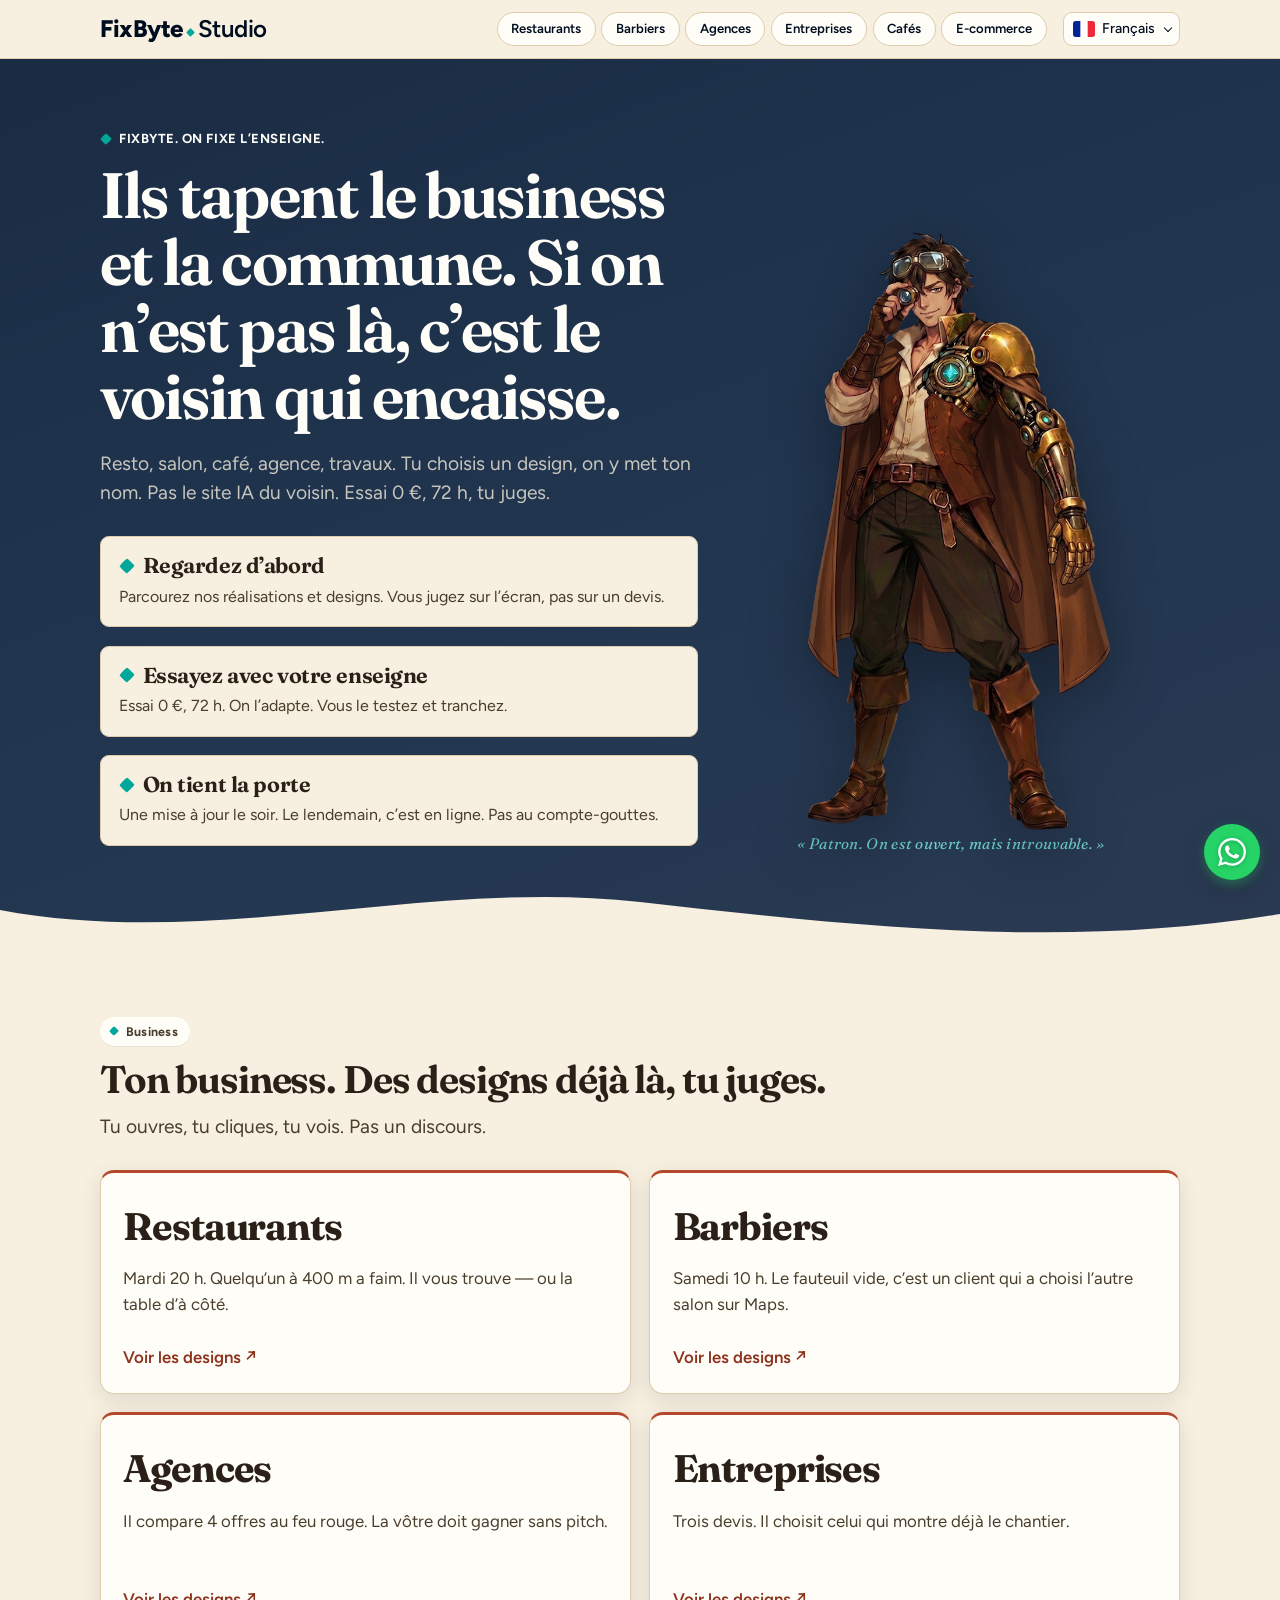
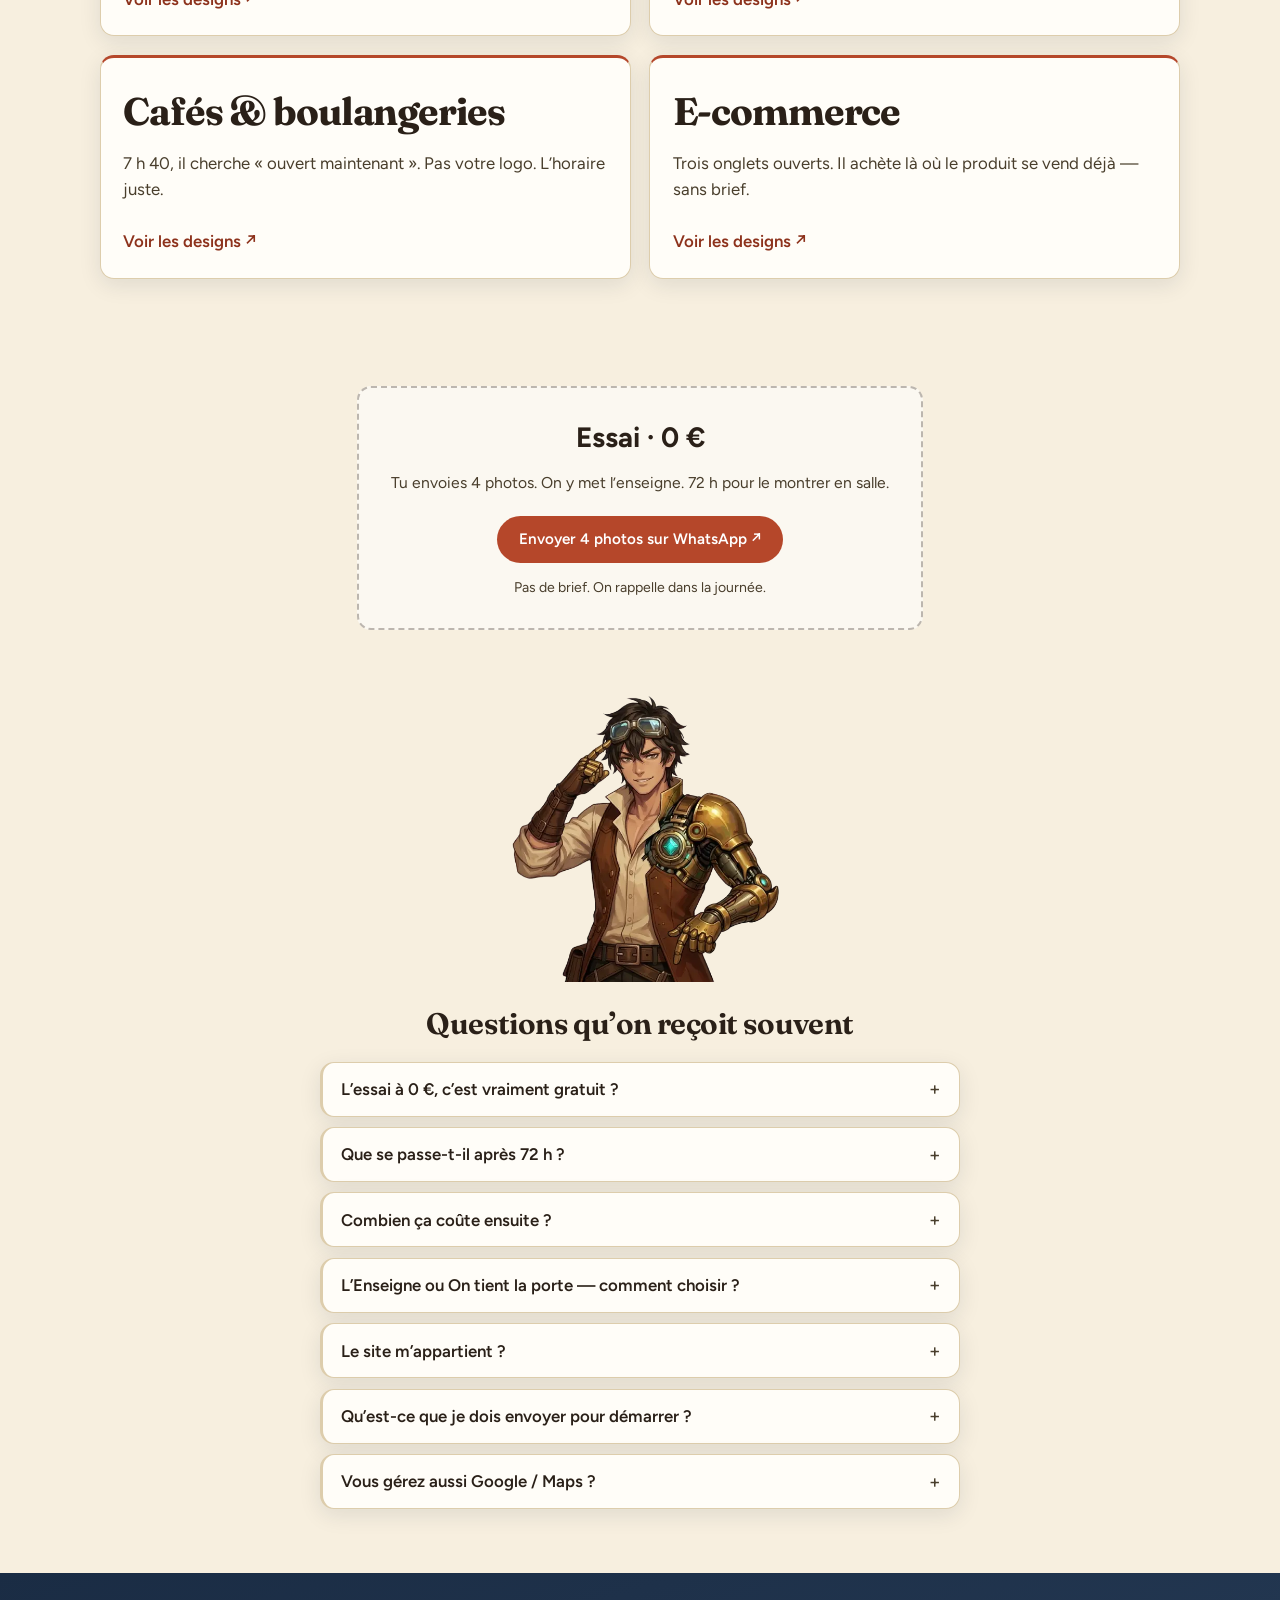
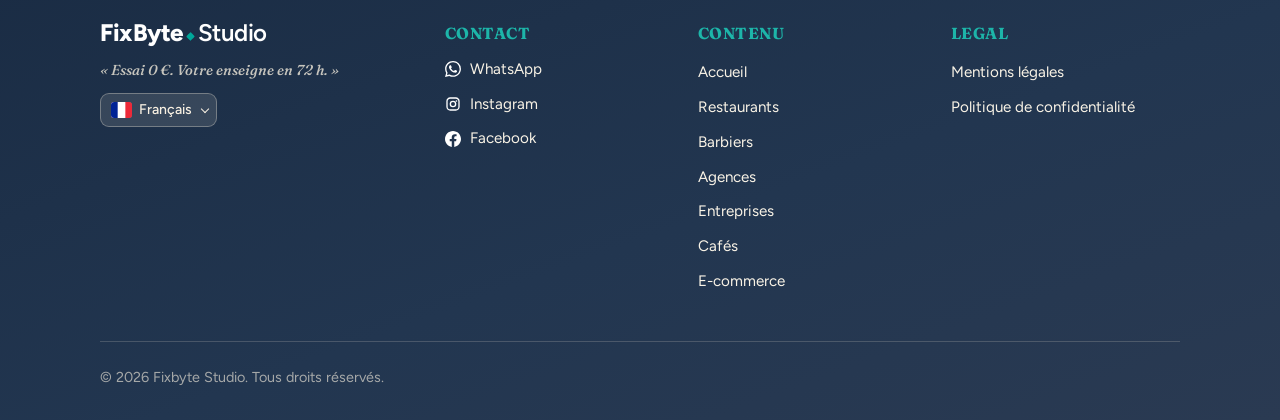
==== index.html @ 89cd17b6 "Refine home hero and mobile chrome for a sharper local-business pitch. Stacks the mascot with quote " ====
<!DOCTYPE html>
<html lang="fr">
  <head>
    <meta charset="utf-8" />
    <meta name="viewport" content="width=device-width, initial-scale=1" />
    <title>Fixbyte — Designs</title>
    <meta
      name="description"
      content="Sites pour restaurants, barbiers, agences, entreprises, cafés, boulangeries et e-commerce. Essai 0 € : votre nom sur le design. Parcourez les designs Fixbyte."
    />
    <link rel="canonical" href="https://studio.fixbyte.be/" />
    <link rel="icon" href="assets/favicon.svg" type="image/svg+xml" />
    <meta property="og:type" content="website" />
    <meta property="og:locale" content="fr_FR" />
    <meta property="og:site_name" content="Fixbyte" />
    <meta property="og:title" content="Fixbyte — Designs" />
    <meta
      property="og:description"
      content="Sites pour restaurants, barbiers, agences, entreprises, cafés, boulangeries et e-commerce. Essai 0 € : votre nom sur le design. Parcourez les designs Fixbyte."
    />
    <meta property="og:url" content="https://studio.fixbyte.be/" />
    <meta
      property="og:image"
      content="https://studio.fixbyte.be/assets/logo-light.svg"
    />
    <meta name="twitter:card" content="summary" />
    <meta name="twitter:title" content="Fixbyte — Designs" />
    <meta
      name="twitter:description"
      content="Sites pour restaurants, barbiers, agences, entreprises, cafés, boulangeries et e-commerce. Essai 0 € : votre nom sur le design. Parcourez les designs Fixbyte."
    />
    <link rel="preconnect" href="https://fonts.googleapis.com" />
    <link rel="preconnect" href="https://fonts.gstatic.com" crossorigin />
    <link
      href="https://fonts.googleapis.com/css2?family=Figtree:ital,wght@0,400;0,500;0,600;0,700&family=Fraunces:opsz,wght@9..144,500;9..144,650&display=swap"
      rel="stylesheet"
    />
    <link rel="stylesheet" href="css/style.css" />
  </head>
  <body data-header-sep="10" data-copyright="Fixbyte Studio">
    <div id="site-header" data-partial="header"></div>

    <main>
      <section class="hero hero--home">
        <div class="wrap">
          <div class="hero-grid">
            <figure class="hero-mascot">
              <img
                src="assets/bytie.png"
                alt="Bytie, mascotte Fixbyte"
                width="553"
                height="948"
                loading="eager"
                decoding="async"
              />
              <blockquote class="hero-mascot__quote">Patron. On est ouvert, mais introuvable.</blockquote>
            </figure>

            <div class="hero-copy">
              <p class="hero-badge">
                <img
                  src="assets/brand.svg"
                  alt=""
                  class="hero-badge__icon"
                  width="10"
                  height="10"
                  aria-hidden="true"
                />
                <span>Fixbyte. On fixe l’enseigne.</span>
              </p>
              <h1>
                Ils tapent le business et la commune. Si on n’est pas là,
                c’est le voisin qui encaisse.
              </h1>
              <p class="lead">
                Resto, salon, café, agence, travaux. Tu choisis un design,
                on y met ton nom. Pas le site IA du voisin. Essai 0&nbsp;€,
                72&nbsp;h, tu juges.
              </p>

              <div class="hero-pitch" aria-label="Pourquoi Fixbyte">
                <article class="hero-pitch__item">
                  <h2 class="hero-pitch__title">
                    <img
                      src="assets/brand.svg"
                      alt=""
                      class="hero-pitch__icon"
                      width="16"
                      height="16"
                      aria-hidden="true"
                    />
                    <span>Regardez d’abord</span>
                  </h2>
                  <p>
                    Parcourez nos réalisations et designs.
                    Vous jugez sur l’écran, pas sur un devis.
                  </p>
                </article>
                <article class="hero-pitch__item">
                  <h2 class="hero-pitch__title">
                    <img
                      src="assets/brand.svg"
                      alt=""
                      class="hero-pitch__icon"
                      width="16"
                      height="16"
                      aria-hidden="true"
                    />
                    <span>Essayez avec votre enseigne</span>
                  </h2>
                  <p>
                    Essai 0&nbsp;€, 72&nbsp;h. On l’adapte.
                    Vous le testez et tranchez.
                  </p>
                </article>
                <article class="hero-pitch__item">
                  <h2 class="hero-pitch__title">
                    <img
                      src="assets/brand.svg"
                      alt=""
                      class="hero-pitch__icon"
                      width="16"
                      height="16"
                      aria-hidden="true"
                    />
                    <span>On tient la porte</span>
                  </h2>
                  <p>
                    Une mise à jour le soir. Le lendemain, c’est en ligne. Pas au compte-gouttes.

                  </p>
                </article>
              </div>
            </div>
          </div>
        </div>
        <div class="wave" aria-hidden="true">
          <svg viewBox="0 0 1440 90" preserveAspectRatio="none" focusable="false">
            <path
              d="M0,40 C240,90 480,0 720,30 C960,60 1200,90 1440,45 L1440,90 L0,90 Z"
            ></path>
          </svg>
        </div>
      </section>

      <section class="hub" aria-labelledby="hub-title">
        <div class="wrap">
          <p class="hero-badge">
            <img
              src="assets/brand.svg"
              alt=""
              class="hero-badge__icon"
              width="10"
              height="10"
              aria-hidden="true"
            />
            <span>Business</span>
          </p>
          <h2 id="hub-title">Ton business. Des designs déjà là, tu juges.</h2>
          <p class="lead">
            Tu ouvres, tu cliques, tu vois. Pas un discours.
          </p>
          <div class="hub-grid">
            <a class="hub-card" href="restaurant.html">
              <h3>Restaurants</h3>
              <p>
                Mardi 20&nbsp;h. Quelqu’un à 400&nbsp;m a faim. Il vous trouve —
                ou la table d’à côté.
              </p>
              <span class="hub-card__cta">Voir les designs ↗</span>
            </a>
            <a class="hub-card" href="barbiers.html">
              <h3>Barbiers</h3>
              <p>
                Samedi 10&nbsp;h. Le fauteuil vide, c’est un client qui a choisi
                l’autre salon sur Maps.
              </p>
              <span class="hub-card__cta">Voir les designs ↗</span>
            </a>
            <a class="hub-card" href="agences.html">
              <h3>Agences</h3>
              <p>
                Il compare 4 offres au feu rouge. La vôtre doit gagner sans
                pitch.
              </p>
              <span class="hub-card__cta">Voir les designs ↗</span>
            </a>
            <a class="hub-card" href="entreprises.html">
              <h3>Entreprises</h3>
              <p>
                Trois devis. Il choisit celui qui montre déjà le chantier.
              </p>
              <span class="hub-card__cta">Voir les designs ↗</span>
            </a>
            <a class="hub-card" href="cafes.html">
              <h3>Cafés &amp; boulangeries</h3>
              <p>
                7&nbsp;h&nbsp;40, il cherche «&nbsp;ouvert maintenant&nbsp;». Pas
                votre logo. L’horaire juste.
              </p>
              <span class="hub-card__cta">Voir les designs ↗</span>
            </a>
            <a class="hub-card" href="ecommerce.html">
              <h3>E-commerce</h3>
              <p>
                Trois onglets ouverts. Il achète là où le produit se vend déjà —
                sans brief.
              </p>
              <span class="hub-card__cta">Voir les designs ↗</span>
            </a>
          </div>
        </div>
      </section>

      <section class="wrap cta-block-section">
        <div class="cta-block" aria-labelledby="cta-title">
          <h2 id="cta-title">Essai · 0&nbsp;€</h2>
          <p>
            Tu envoies 4 photos. On y met l’enseigne. 72&nbsp;h pour le
            montrer en salle.
          </p>
          <a
            class="cta-block__btn"
            href="https://wa.me/32493622901?text=Bonjour%2C%20je%20voudrais%20l%27Essai%20Fixbyte.%20Nom%20%3A%20%5B%20%5D.%20Commune%20%3A%20%5B%20%5D.%20Business%20%3A%20%5B%20%5D.%20Design%20choisi%20%3A%20%5Blien%5D."
            target="_blank"
            rel="noopener noreferrer"
            >Envoyer 4 photos sur WhatsApp ↗</a
          >
          <p class="cta-block__hint">
            Pas de brief. On rappelle dans la journée.
          </p>
        </div>
      </section>

      <section class="faq wrap" aria-labelledby="faq-title" id="faq">
        <div class="faq-grid">
          <figure class="faq-mascot">
            <img
              src="assets/bytie-faq.webp"
              alt="Bytie, mascotte Fixbyte, doigt à la tempe"
              width="554"
              height="554"
              loading="lazy"
              decoding="async"
            />
          </figure>
          <div class="faq-body">
            <h2 id="faq-title">Questions qu’on reçoit souvent</h2>
            <div class="faq-list">
              <details>
                <summary>L’essai à 0&nbsp;€, c’est vraiment gratuit&nbsp;?</summary>
                <p>
                  Oui. Clone du design choisi avec votre nom, URL live
                  72&nbsp;h, via WhatsApp (4 photos). Pas de carte, pas de
                  piège. Ce n’est pas un site définitif — juste de quoi juger
                  en salle.
                </p>
              </details>
              <details>
                <summary>Que se passe-t-il après 72&nbsp;h&nbsp;?</summary>
                <p>
                  L’aperçu expire. Vous choisissez&nbsp;: on s’arrête, ou on
                  passe à une offre payante. Aucun débit automatique.
                </p>
              </details>
              <details>
                <summary>Combien ça coûte ensuite&nbsp;?</summary>
                <p>
                  Deux chemins&nbsp;: <strong>L’Enseigne</strong> —
                  1&nbsp;990&nbsp;€&nbsp;HT une fois ·
                  <strong>On tient la porte</strong> — 199&nbsp;€&nbsp;HT /
                  mois pendant 12 mois, puis 99&nbsp;€&nbsp;HT / mois. TVA
                  21&nbsp;% en sus. Les cartes détaillées sont sur chaque
                  page business.
                </p>
              </details>
              <details>
                <summary>
                  L’Enseigne ou On tient la porte — comment choisir&nbsp;?
                </summary>
                <p>
                  L’Enseigne&nbsp;: la porte en ligne en ~2 semaines, vous
                  gérez ensuite. On tient la porte (recommandé)&nbsp;: le même
                  site + photo WhatsApp → mise à jour le soir + posts Google.
                </p>
              </details>
              <details>
                <summary>Le site m’appartient&nbsp;?</summary>
                <p>
                  Oui — à la livraison de L’Enseigne, ou après 12 mois de On
                  tient la porte. Hébergement seul possible ensuite&nbsp;:
                  29&nbsp;€&nbsp;HT / mois.
                </p>
              </details>
              <details>
                <summary>
                  Qu’est-ce que je dois envoyer pour démarrer&nbsp;?
                </summary>
                <p>
                  Essai&nbsp;: 4 photos + nom + commune + lien du design sur
                  WhatsApp. Offre payante&nbsp;: textes, photos, accès&nbsp;;
                  un tour de retours inclus avec L’Enseigne.
                </p>
              </details>
              <details>
                <summary>Vous gérez aussi Google / Maps&nbsp;?</summary>
                <p>
                  Fiche Google Business avec L’Enseigne&nbsp;; posts et avis
                  avec On tient la porte. «&nbsp;Le créneau vide&nbsp;» (+
                  290&nbsp;€&nbsp;HT / mois) seulement après 8 semaines, si
                  vous voulez Ads et poussée locale.
                </p>
              </details>
            </div>
          </div>
        </div>
      </section>
    </main>

    <div id="site-footer" data-partial="footer"></div>

    <script src="js/partials.js"></script>
    <script src="js/cards.js"></script>
  </body>
</html>
---- css/style.css ----
/*
  Fixbyte.studio — pages principales (vitrine de templates) :
  restaurant, café, boulangeries, barbiers, agences, etc.

  Thème sérieux / chaud : parchemin, encre, rust, teal, charcoal.
  Palette claire (parchemin) : color-scheme: light pour que les
  navigateurs en mode sombre n’inversent pas la page (sinon
  l’en-tête devient foncé et le logo sombre disparaît).
*/
:root {
  color-scheme: light;

  --parchment: #f7efdf; /* fond principal */
  --parchment-alt: #efe4cd; /* bande alternée */
  --white: #fffdf8; /* cartes */
  --ink: #2a2018; /* texte principal */
  --ink-soft: #493e2c; /* texte secondaire — ~8:1 sur parchemin */
  --line: #ddcdac;

  --charcoal: #000d1f;
  --teal-deep: #00a79a;
  --teal: #1db5a9;
  --teal-soft: #6ecfc6; /* teal clair / doux */
  --grad-charcoal: linear-gradient(
    160deg,
    #1a2c44 0%,
    #223650 55%,
    #2a3a52 100%
  );

  --rust: #b5472a;
  --rust-deep: #8d321c;
  --accent: var(--rust);
  --accent-deep: var(--rust-deep);

  --good: #1c7a4d;

  /* spacing scale (4px base) */
  --space-1: 0.25rem;
  --space-2: 0.5rem;
  --space-3: 0.75rem;
  --space-4: 1rem;
  --space-5: 1.5rem;
  --space-6: 2rem;
  --space-8: 3rem;

  --radius: 14px;
  --radius-sm: 9px;
  --radius-lg: 22px;
  --shadow: 0 6px 22px rgba(20, 40, 60, 0.10);
  --shadow-lg: 0 16px 44px rgba(10, 30, 50, 0.16);
  --maxw: 1080px;

  --font-sans: "Figtree", "Segoe UI", sans-serif;
  --font-display: "Fraunces", Georgia, serif;
}

*,
*::before,
*::after {
  box-sizing: border-box;
}

html {
  scroll-behavior: smooth;
}

body {
  margin: 0;
  color: var(--ink);
  background:
    radial-gradient(1200px 480px at 10% -10%, var(--parchment-alt) 0%, transparent 55%),
    var(--parchment);
  font-family: var(--font-sans);
  font-size: 1.05rem;
  line-height: 1.55;
}

img {
  max-width: 100%;
  display: block;
}

a {
  color: inherit;
}

.wrap {
  width: min(var(--maxw), calc(100% - 2.5rem));
  margin-inline: auto;
}

.visually-hidden {
  position: absolute;
  width: 1px;
  height: 1px;
  padding: 0;
  margin: -1px;
  overflow: hidden;
  clip: rect(0, 0, 0, 0);
  white-space: nowrap;
  border: 0;
}

.site-header {
  position: sticky;
  top: 0;
  z-index: 30;
  background: var(--parchment);
  backdrop-filter: blur(14px);
  border-bottom: 1px solid var(--line);
}

.header-inner {
  display: flex;
  flex-wrap: wrap;
  align-items: center;
  justify-content: space-between;
  gap: 1rem;
  padding-block: 0.75rem;
}

.brand {
  display: flex;
  align-items: center;
  text-decoration: none;
  color: var(--charcoal);
}

.brand:hover,
.brand:focus-visible {
  color: var(--charcoal);
}

.brand-wordmark {
  display: inline-flex;
  align-items: center;
  gap: 0.1em;
  font-family: var(--font-sans);
  font-weight: 800;
  font-size: 1.5rem;
  letter-spacing: -0.02em;
  line-height: 1;
}

.brand-wordmark__name,
.brand-wordmark__studio {
  display: inline-flex;
  align-items: baseline;
}

.brand-wordmark__studio {
  font-weight: 600;
}

.brand-wordmark__sep {
  flex: 0 0 auto;
  width: 0.38em;
  height: 0.38em;
  margin-top: 0.3em;
  margin-left: 0.05em;
}

.site-nav {
  display: flex;
  flex-wrap: wrap;
  justify-content: flex-end;
  gap: 0.35rem;
  flex: 1 1 auto;
}

.site-nav__link {
  display: inline-flex;
  align-items: center;
  font-family: var(--font-sans);
  font-weight: 600;
  font-size: 0.82rem;
  color: var(--charcoal);
  flex: 0 0 auto;
  background: var(--white);
  border: 1px solid var(--line);
  border-radius: 999px;
  padding: 0.35rem 0.85rem;
  text-decoration: none;
  white-space: nowrap;
  transition: border-color 0.15s, background 0.15s;
}

.site-nav__link:hover,
.site-nav__link:focus-visible {
  border-color: var(--charcoal);
  background: var(--parchment);
}

.site-nav__link.is-active {
  background: var(--charcoal);
  border-color: var(--charcoal);
  color: var(--white);
}

.site-nav__link.is-active:hover,
.site-nav__link.is-active:focus-visible {
  background: var(--charcoal);
  border-color: var(--charcoal);
  color: var(--white);
}

.lang-switcher {
  position: relative;
  flex: 0 0 auto;
  z-index: 2;
}

.lang-switcher__btn {
  appearance: none;
  display: inline-flex;
  align-items: center;
  gap: 0.45rem;
  margin: 0;
  font-family: var(--font-sans);
  font-weight: 500;
  font-size: 0.88rem;
  line-height: 1.55;
  color: var(--charcoal);
  background: var(--white);
  border: 1px solid var(--line);
  border-radius: var(--radius-sm);
  padding: 0.32rem 0.6rem;
  cursor: pointer;
  white-space: nowrap;
  transition: border-color 0.15s, background 0.15s;
}

.lang-switcher__btn:hover,
.lang-switcher__btn:focus-visible {
  border-color: var(--charcoal);
  background: var(--parchment);
  outline: none;
}

.lang-switcher__btn[aria-expanded="true"] {
  border-color: var(--charcoal);
}

.lang-switcher__flag {
  display: block;
  flex-shrink: 0;
  width: 1.35rem;
  height: 1rem;
  max-width: none;
  object-fit: cover;
  border-radius: 3px;
  box-shadow: inset 0 0 0 1px color-mix(in srgb, var(--charcoal) 18%, transparent);
}

.lang-switcher__label {
  flex: 0 1 auto;
}

.lang-switcher__chevron {
  width: 0.4em;
  height: 0.4em;
  margin-left: 0.1rem;
  border-right: 1.5px solid currentColor;
  border-bottom: 1.5px solid currentColor;
  transform: rotate(45deg) translateY(-0.12em);
  transition: transform 0.15s;
}

.lang-switcher__btn[aria-expanded="true"] .lang-switcher__chevron {
  transform: rotate(-135deg) translateY(-0.04em);
}

.lang-switcher__menu {
  position: absolute;
  top: calc(100% + 0.4rem);
  right: 0;
  min-width: 13.5rem;
  margin: 0;
  padding: 0.35rem;
  list-style: none;
  background: var(--white);
  border: 1px solid var(--line);
  border-radius: var(--radius-sm);
  box-shadow: var(--shadow-lg);
  z-index: 20;
}

.lang-switcher__menu[hidden] {
  display: none;
}

.lang-switcher__option {
  display: flex;
  align-items: center;
  gap: 0.6rem;
  padding: 0.55rem 0.6rem;
  border-radius: 7px;
  font-family: var(--font-sans);
  font-size: 0.86rem;
  font-weight: 600;
  color: var(--charcoal);
  cursor: pointer;
  white-space: nowrap;
}

.lang-switcher__option:hover,
.lang-switcher__option:focus-visible {
  background: var(--parchment);
  outline: none;
}

.lang-switcher__option[aria-selected="true"] {
  background: color-mix(in srgb, var(--parchment) 80%, var(--white));
}

.lang-switcher__option[aria-disabled="true"] {
  opacity: 0.55;
  cursor: not-allowed;
  font-weight: 500;
}

.lang-switcher__option[aria-disabled="true"]:hover,
.lang-switcher__option[aria-disabled="true"]:focus-visible {
  background: transparent;
}

.lang-switcher__soon {
  margin-left: auto;
  padding-left: 0.85rem;
  font-size: 0.68rem;
  font-weight: 600;
  letter-spacing: 0.04em;
  text-transform: uppercase;
  color: var(--ink-soft);
}

.footer-brand .lang-switcher__btn {
  color: color-mix(in srgb, var(--parchment) 92%, white);
  background: color-mix(in srgb, var(--parchment) 12%, transparent);
  border-color: color-mix(in srgb, var(--parchment) 32%, transparent);
}

.footer-brand .lang-switcher__btn:hover,
.footer-brand .lang-switcher__btn:focus-visible,
.footer-brand .lang-switcher__btn[aria-expanded="true"] {
  border-color: color-mix(in srgb, var(--parchment) 58%, transparent);
  background: color-mix(in srgb, var(--parchment) 18%, transparent);
}

.footer-brand .lang-switcher__flag {
  box-shadow: inset 0 0 0 1px color-mix(in srgb, var(--parchment) 28%, transparent);
}

.footer-brand .lang-switcher__menu {
  top: auto;
  bottom: calc(100% + 0.4rem);
  right: auto;
  left: 0;
}

@media (max-width: 1024px) {
  .header-inner .lang-switcher__label {
    display: none;
  }

  .header-inner .lang-switcher__btn {
    gap: 0.35rem;
    min-width: 2.35rem;
    padding: 0.38rem 0.5rem;
    justify-content: center;
  }
}

.hero {
  padding: 4.2rem 0 2.4rem;
}

.hero--home {
  padding-bottom: 0;
  background: var(--grad-charcoal);
  color: color-mix(in srgb, var(--parchment) 92%, white);
}

.hero--home .hero-copy h1 {
  color: var(--white);
}

.hero--home .lead {
  color: color-mix(in srgb, var(--parchment) 78%, transparent);
}

.hero--home .hero-copy > .hero-badge {
  padding: 0;
  border-radius: 0;
  background: none;
  box-shadow: none;
  color: var(--white);
  font-weight: 700;
  letter-spacing: 0.04em;
  text-transform: uppercase;
  font-size: 0.82rem;
}

.hero--home .hero-copy > .hero-badge .hero-badge__icon {
  width: 0.75rem;
  height: 0.75rem;
}

.hero--home .hero-pitch__item {
  color: var(--ink);
}

.wave {
  display: block;
  width: 100%;
  line-height: 0;
  margin-top: 1.5rem;
}

.wave svg {
  display: block;
  width: 100%;
  height: clamp(2.5rem, 6vw, 4.5rem);
}

.wave path {
  fill: var(--parchment);
}

.hero-scene {
  width: 100%;
  margin-top: 0.7rem;
  padding: 1.35rem 1.4rem 0;
  border: 1px solid var(--line);
  border-top: 3px solid var(--accent);
  border-radius: var(--radius);
  background: var(--white);
  box-shadow: var(--shadow);
}

.hero-scene h1 {
  margin: 0;
  font-family: var(--font-display);
  font-weight: 650;
  font-size: clamp(1.5rem, 3.2vw, 2.35rem);
  letter-spacing: -0.02em;
  line-height: 1.2;
}

.hero-scene__action {
  margin: 1rem -1.4rem 0;
  padding: 0.95rem 1.4rem 1.15rem;
  border-top: 1px solid var(--line);
  color: var(--ink-soft);
  font-size: 1rem;
  line-height: 1.45;
}

.hero-grid {
  display: grid;
  grid-template-columns: 1fr;
  grid-template-areas:
    "mascot"
    "copy";
  align-items: start;
  gap: 1rem;
}

.hero-copy {
  grid-area: copy;
  padding-bottom: 0.5rem;
}

.hero-copy .lead {
  max-width: none;
}

.hero-mascot {
  grid-area: mascot;
  display: flex;
  flex-direction: column;
  align-items: center;
  margin: 0;
  justify-self: center;
  align-self: start;
}

.hero-mascot img {
  width: min(100%, 11.5rem);
  height: auto;
  margin-inline: auto;
  filter: drop-shadow(0 18px 30px rgba(0, 0, 0, 0.35));
  animation: cf-bob 6s ease-in-out infinite;
}

.hero-mascot__quote {
  margin: 0.2rem auto 0;
  padding: 0 1rem 0 0;
  border: none;
  color: var(--teal-soft);
  font-family: var(--font-display);
  font-size: 0.95rem;
  font-style: italic;
  line-height: 1.3;
  text-align: center;
  letter-spacing: 0.02em;
  width: fit-content;
  quotes: "«\00a0" "\00a0»";
}

.hero-mascot__quote::before {
  content: open-quote;
}

.hero-mascot__quote::after {
  content: close-quote;
}

@media (min-width: 641px) {
  .hero-grid {
    gap: 1.25rem;
  }

  .hero-mascot img {
    width: min(100%, 14rem);
  }
}

@media (min-width: 1025px) {
  .hero-grid {
    grid-template-columns: 1.15fr minmax(12rem, 0.85fr);
    grid-template-areas: "copy mascot";
    align-items: end;
    gap: 1.5rem 2.5rem;
  }

  .hero-mascot {
    justify-self: stretch;
    align-self: end;
    align-items: center;
  }

  .hero-mascot img {
    width: min(100%, 19rem);
    margin-inline: auto;
  }

  .hero-mascot__quote {
    text-align: center;
    align-self: center;
  }
}

@media (max-width: 1024px) {
  .hero--home .hero-copy > .hero-badge {
    display: flex;
    width: fit-content;
    margin-inline: auto;
    padding-top: 0.35rem;
  }

  .hero--home .hero-copy h1,
  .hero--home .lead {
    text-align: center;
  }
}

.hero-pitch {
  margin-top: 1.75rem;
  display: grid;
  gap: 1.15rem;
}

.hero-pitch__item {
  padding: 1rem 1.1rem 1.05rem;
  background: var(--parchment);
  border: 1px solid var(--line);
  border-radius: var(--radius-sm);
  box-shadow: 0 1px 0 color-mix(in srgb, var(--ink) 6%, transparent);
}

.hero-pitch__title {
  display: flex;
  align-items: center;
  gap: 0.5rem;
  margin: 0 0 0.35rem;
  font-family: var(--font-display);
  font-size: clamp(1.15rem, 2vw, 1.35rem);
  font-weight: 650;
  letter-spacing: -0.02em;
  line-height: 1.2;
}

.hero-pitch__icon {
  flex-shrink: 0;
  width: 1rem;
  height: 1rem;
  display: block;
}

.hero-pitch__item p {
  margin: 0;
  max-width: 36rem;
  color: var(--ink-soft);
  font-size: 1rem;
}

.hero-badge {
  display: inline-flex;
  align-items: center;
  gap: 0.45rem;
  margin: 0 0 0.7rem;
  padding: 0.28rem 0.75rem 0.28rem 0.55rem;
  border-radius: 999px;
  background: var(--white);
  box-shadow: 0 1px 0 color-mix(in srgb, var(--ink) 6%, transparent);
  font-size: 0.78rem;
  font-weight: 700;
  letter-spacing: 0.02em;
  color: var(--ink-soft);
}

.hero-badge__icon {
  flex-shrink: 0;
  width: 0.625rem;
  height: 0.625rem;
  display: block;
}

.hero-copy h1,
.pricing h2 {
  margin: 0;
  font-family: var(--font-display);
  font-weight: 650;
  font-size: clamp(2.2rem, 5vw, 4.2rem);
  letter-spacing: -0.03em;
  line-height: 1.05;
}

.lead,
.pricing-intro {
  max-width: 38rem;
  color: var(--ink-soft);
  font-size: 1.2rem;
}

.card-grid,
.price-grid {
  display: grid;
  gap: 1.15rem;
  grid-template-columns: repeat(3, 1fr);
}

.price-grid--two {
  grid-template-columns: repeat(2, 1fr);
}

.hub {
  padding: 4.2rem 0 4.2rem;
}

.hub .hero-badge {
  margin-bottom: 0.7rem;
}

.hub h2 {
  margin: 0 0 0.7rem;
  font-family: var(--font-display);
  font-weight: 650;
  font-size: clamp(1.55rem, 3.2vw, 2.4rem);
  letter-spacing: -0.03em;
  line-height: 1.15;
}

.hub .lead {
  margin: 0 0 1.75rem;
}

.hub-grid {
  display: grid;
  gap: 1.15rem;
  grid-template-columns: repeat(2, 1fr);
}

.hub-card {
  display: flex;
  flex-direction: column;
  gap: 0.55rem;
  min-height: 14rem;
  padding: 1.5rem 1.4rem 1.45rem;
  text-decoration: none;
  background: var(--white);
  border: 1px solid var(--line);
  border-top: 3px solid var(--accent);
  border-radius: var(--radius);
  box-shadow: var(--shadow);
  transition: transform 0.2s ease, box-shadow 0.2s ease;
}

.hub-card:hover,
.hub-card:focus-visible {
  transform: translateY(-4px);
  box-shadow: var(--shadow-lg);
}

.hub-card h3 {
  margin: 0;
  font-family: var(--font-display);
  font-size: clamp(1.8rem, 3vw, 2.4rem);
  letter-spacing: -0.03em;
}

.hub-card p {
  margin: 0;
  color: var(--ink-soft);
}

.hub-card__cta {
  margin-top: auto;
  font-weight: 600;
  color: var(--accent-deep);
}

.pitch {
  padding: 0 0 3.5rem;
}

.pitch--mascot {
  padding: clamp(2.75rem, 6vw, 4.5rem) 0;
}

.pitch-grid {
  display: grid;
  gap: 1.15rem;
  grid-template-columns: repeat(3, 1fr);
}

.pitch-grid--two {
  grid-template-columns: repeat(2, 1fr);
}

.pitch-grid--mascot {
  grid-template-columns: minmax(0, 1fr) auto;
  align-items: stretch;
  gap: clamp(1.5rem, 4vw, 3rem);
  min-height: clamp(15rem, 32vw, 19rem);
}

.pitch-stack {
  display: grid;
  grid-template-rows: 1fr 1fr;
  gap: 1.15rem;
  min-width: 0;
}

.pitch-grid--mascot .pitch-item {
  justify-content: center;
  box-sizing: border-box;
  height: 100%;
  min-height: 0;
  padding: 1.25rem 1.35rem 1.3rem;
  background: var(--white);
  border: 1px solid var(--line);
  border-left: 3px solid var(--accent);
  border-radius: var(--radius);
  box-shadow: var(--shadow);
}

.pitch-grid--mascot .pitch-item p {
  max-width: none;
}

.pitch-mascot {
  margin: 0;
  display: flex;
  align-items: center;
  justify-content: center;
  align-self: center;
  justify-self: center;
  position: relative;
  padding: 0;
  min-height: auto;
  box-shadow: none;
  filter: none;
}

.pitch-mascot img {
  position: relative;
  z-index: 1;
  display: block;
  width: min(100%, 28rem);
  height: auto;
  margin-inline: auto;
  box-shadow: none;
  filter: none;
}

.pitch-item {
  display: flex;
  flex-direction: column;
  align-items: flex-start;
  gap: 0.7rem;
}

.pitch-item h3 {
  margin: 0;
  font-family: var(--font-display);
  font-size: clamp(1.2rem, 2vw, 1.5rem);
  font-weight: 650;
  letter-spacing: -0.02em;
  line-height: 1.2;
}

.pitch-item p {
  margin: 0;
  max-width: 22rem;
  color: var(--ink-soft);
}

.works {
  padding-bottom: 3.5rem;
}

.works-note {
  margin: 1.1rem 0 0;
  color: var(--ink-soft);
  font-size: 0.92rem;
}

.works-note code {
  font-size: 0.88em;
  background: var(--parchment-alt);
  padding: 0.1rem 0.35rem;
  border-radius: 6px;
}

.mention-card {
  display: flex;
  flex-direction: column;
  min-height: 100%;
  overflow: hidden;
  text-decoration: none;
  background: var(--white);
  border: 1px solid var(--line);
  border-radius: var(--radius);
  box-shadow: var(--shadow);
  transition: transform 0.2s ease, box-shadow 0.2s ease;
}

.mention-card:hover,
.mention-card:focus-visible {
  transform: translateY(-4px);
  box-shadow: var(--shadow-lg);
}

.mention-card__media {
  aspect-ratio: 16 / 9;
  background: var(--parchment-alt);
  overflow: hidden;
}

.mention-card__media img {
  width: 100%;
  height: 100%;
  object-fit: cover;
  transition: transform 0.35s ease;
}

.mention-card:hover .mention-card__media img {
  transform: scale(1.04);
}

.mention-card__body {
  display: flex;
  flex-direction: column;
  gap: 0.45rem;
  padding: 1rem 1.05rem 1.15rem;
}

.mention-card__title {
  margin: 0;
  font-size: 1.12rem;
  line-height: 1.25;
}

.mention-card__desc {
  margin: 0;
  color: var(--ink-soft);
  font-size: 0.95rem;
  display: -webkit-box;
  -webkit-line-clamp: 2;
  -webkit-box-orient: vertical;
  overflow: hidden;
  min-height: 2.9em;
}

.mention-card__host {
  margin-top: auto;
  font-size: 0.86rem;
  font-weight: 600;
  color: var(--accent-deep);
}

.mention-card.is-skeleton {
  pointer-events: none;
}

.mention-card.is-skeleton .mention-card__media,
.mention-card.is-skeleton .sk {
  background: linear-gradient(
    90deg,
    var(--parchment-alt) 0%,
    var(--parchment) 50%,
    var(--parchment-alt) 100%
  );
  background-size: 200% 100%;
  animation: shine 1.2s linear infinite;
}

.mention-card.is-skeleton .sk {
  height: 0.9rem;
  border-radius: 6px;
}

.grid-message {
  grid-column: 1 / -1;
  margin: 0;
  padding: 1.4rem;
  border: 1px dashed var(--line);
  border-radius: var(--radius);
  color: var(--ink-soft);
}

.pricing {
  padding: 1rem 0 4.5rem;
}

.price-card {
  display: flex;
  flex-direction: column;
  padding: 1.3rem 1.2rem 1.4rem;
  border-radius: var(--radius);
  border: 1px dashed color-mix(in srgb, var(--ink) 28%, transparent);
  background: color-mix(in srgb, white 55%, transparent);
}

.price-card.is-featured {
  border-style: solid;
  border-color: color-mix(in srgb, var(--accent) 55%, var(--ink));
  background: var(--white);
  box-shadow: var(--shadow);
}

.price-card__badge {
  align-self: flex-start;
  margin: 0 0 0.65rem;
  padding: 0.2rem 0.6rem;
  border-radius: 999px;
  background: var(--accent);
  color: #fff;
  font-size: 0.72rem;
  font-weight: 700;
  letter-spacing: 0.04em;
  text-transform: uppercase;
}

.price-card h3 {
  margin: 0;
  font-size: 1.05rem;
}

.price-card__amount {
  margin: 0.55rem 0 0.2rem;
  font-family: var(--font-display);
  font-size: 2rem;
  line-height: 1;
}

.price-card__amount span {
  margin-left: 0.2rem;
  font-family: var(--font-sans);
  font-size: 0.85rem;
  font-weight: 600;
  color: var(--ink-soft);
}

.price-card.is-featured .price-card__amount {
  color: var(--accent-deep);
}

.price-card__hint {
  margin: 0;
  color: var(--ink-soft);
  font-size: 0.92rem;
}

.price-card__list {
  margin: 1rem 0 0;
  padding: 0;
  list-style: none;
}

.price-card__list li {
  position: relative;
  margin: 0;
  padding: 0.4rem 0 0.4rem 1.1rem;
  border-top: 1px solid var(--line);
  font-size: 0.92rem;
  color: var(--ink);
}

.price-card__list li::before {
  content: "";
  position: absolute;
  left: 0;
  top: 0.85rem;
  width: 0.4rem;
  height: 0.4rem;
  border-radius: 50%;
  background: var(--accent);
}

.price-upsell {
  margin-top: 1.15rem;
  padding: 1.15rem 1.25rem;
  border-radius: var(--radius);
  border: 1px solid var(--line);
  background: color-mix(in srgb, var(--parchment-alt) 70%, white);
}

.price-upsell__kicker {
  margin: 0 0 0.35rem;
  letter-spacing: 0.12em;
  text-transform: uppercase;
  font-size: 0.72rem;
  font-weight: 700;
  color: var(--accent);
}

.price-upsell__body {
  display: grid;
  gap: 0.2rem 1.25rem;
  align-items: baseline;
}

.price-upsell h3 {
  margin: 0;
  font-size: 1.05rem;
}

.price-upsell__amount {
  margin: 0;
  font-family: var(--font-display);
  font-size: 1.55rem;
  line-height: 1;
}

.price-upsell__amount span {
  margin-left: 0.2rem;
  font-family: var(--font-sans);
  font-size: 0.8rem;
  font-weight: 600;
  color: var(--ink-soft);
}

.price-upsell__body p:last-child {
  margin: 0.35rem 0 0;
  color: var(--ink-soft);
  font-size: 0.92rem;
}

@media (min-width: 641px) {
  .price-upsell__body {
    grid-template-columns: auto auto 1fr;
  }

  .price-upsell__body p:last-child {
    margin: 0;
    grid-column: 1 / -1;
  }
}

.price-essai {
  margin: 0 0 1.5rem;
  padding: 1.25rem 1.35rem;
  border-radius: var(--radius);
  border: 1px solid color-mix(in srgb, var(--accent) 45%, var(--ink));
  background: color-mix(in srgb, var(--accent) 8%, white);
}

.price-essai__kicker {
  margin: 0 0 0.35rem;
  letter-spacing: 0.12em;
  text-transform: uppercase;
  font-size: 0.72rem;
  font-weight: 700;
  color: var(--accent);
}

.price-essai__body {
  display: grid;
  gap: 0.65rem 1.25rem;
  align-items: start;
}

.price-essai h2 {
  margin: 0;
  font-size: 1.2rem;
}

.price-essai__lead {
  margin: 0;
  max-width: 40rem;
  color: var(--ink);
  font-size: 0.95rem;
}

.price-essai__cta {
  justify-self: start;
  display: inline-flex;
  align-items: center;
  padding: 0.65rem 1rem;
  border-radius: 999px;
  background: var(--accent);
  color: #fff;
  font-size: 0.92rem;
  font-weight: 600;
  text-decoration: none;
  transition: background 0.15s ease;
}

.price-essai__cta:hover,
.price-essai__cta:focus-visible {
  background: var(--accent-deep);
  color: #fff;
}

@media (min-width: 641px) {
  .price-essai__body {
    grid-template-columns: 1fr auto;
    align-items: center;
  }

  .price-essai__lead {
    grid-column: 1 / -1;
  }
}

.cta-block-section {
  padding: 2.5rem 0 2.5rem;
  display: flex;
  justify-content: center;
}

.cta-block {
  width: fit-content;
  max-width: 100%;
  padding: 1.75rem 2rem 1.85rem;
  text-align: center;
  border: 2px dashed color-mix(in srgb, var(--ink) 30%, transparent);
  border-radius: var(--radius);
  background: color-mix(in srgb, white 55%, transparent);
}

.cta-block h2 {
  margin: 0 auto;
  max-width: 22rem;
  font-size: clamp(1.35rem, 3vw, 1.75rem);
  text-align: center;
}

.cta-block > p:not(.cta-block__hint) {
  margin: 0.75rem auto 0;
  max-width: 32rem;
  color: var(--ink-soft);
  font-size: 0.98rem;
  text-align: center;
}

.cta-block__btn {
  display: inline-flex;
  align-items: center;
  margin-top: 1.25rem;
  padding: 0.75rem 1.35rem;
  border-radius: 999px;
  background: var(--accent);
  color: #fff;
  font-size: 0.95rem;
  font-weight: 600;
  text-decoration: none;
  transition: background 0.15s ease;
}

.cta-block__btn:hover,
.cta-block__btn:focus-visible {
  background: var(--accent-deep);
  color: #fff;
}

.cta-block__hint {
  margin: 0.85rem 0 0;
  color: var(--ink-soft);
  font-size: 0.88rem;
}

.faq {
  padding: 1.5rem 0 4rem;
}

.faq-grid {
  display: grid;
  grid-template-columns: 1fr;
  justify-items: stretch;
  align-items: start;
  gap: 1.5rem;
}

.faq-mascot {
  margin: 0;
  display: flex;
  align-items: center;
  justify-content: center;
}

.faq-mascot img {
  width: min(100%, 16rem);
  height: auto;
  margin-inline: auto;
  border-radius: var(--radius-lg);
}

.faq-body h2 {
  margin: 0 0 1.25rem;
  font-family: var(--font-display);
  font-size: clamp(1.45rem, 3vw, 1.85rem);
  font-weight: 650;
  letter-spacing: -0.02em;
  line-height: 1.2;
  text-align: center;
}

.faq-list {
  display: grid;
  gap: 0.65rem;
  max-width: 40rem;
  margin-inline: auto;
}

.faq-list details {
  background: var(--white);
  border: 1px solid var(--line);
  border-left: 3px solid var(--line);
  border-radius: var(--radius);
  box-shadow: var(--shadow);
  overflow: hidden;
  transition: border-left-color 0.15s ease;
}

.faq-list details[open] {
  border-left-color: var(--accent);
}

.faq-list summary {
  position: relative;
  padding: 0.95rem 2.5rem 0.95rem 1.15rem;
  font-weight: 600;
  line-height: 1.35;
  cursor: pointer;
  list-style: none;
}

.faq-list summary::-webkit-details-marker {
  display: none;
}

.faq-list summary::after {
  content: "+";
  position: absolute;
  right: 1.1rem;
  top: 50%;
  transform: translateY(-50%);
  color: var(--ink-soft);
  font-size: 1.15rem;
  font-weight: 500;
  line-height: 1;
}

.faq-list details[open] summary::after {
  content: "−";
}

.faq-list summary:focus-visible {
  outline: 2px solid var(--teal);
  outline-offset: -2px;
}

.faq-list details p {
  margin: 0;
  padding: 0 1.15rem 1.05rem;
  color: var(--ink-soft);
  font-size: 0.98rem;
  line-height: 1.5;
}

@media (min-width: 900px) {
  .faq-mascot img {
    width: min(100%, 18rem);
  }
}

.whatsapp-float {
  position: fixed;
  right: max(1.25rem, env(safe-area-inset-right));
  bottom: max(1.25rem, env(safe-area-inset-bottom));
  z-index: 20;
  display: grid;
  place-items: center;
  width: 3.5rem;
  height: 3.5rem;
  border-radius: 50%;
  color: inherit;
  text-decoration: none;
}

.whatsapp-float__disc {
  position: absolute;
  inset: 0;
  display: grid;
  place-items: center;
  border-radius: 50%;
  background: #25d366;
  box-shadow:
    0 4px 12px rgba(37, 211, 102, 0.35),
    0 10px 28px rgba(28, 25, 22, 0.2);
  transition: transform 0.2s ease, box-shadow 0.2s ease;
}

.whatsapp-float:hover .whatsapp-float__disc,
.whatsapp-float:focus-visible .whatsapp-float__disc {
  transform: scale(1.08);
  box-shadow:
    0 6px 16px rgba(37, 211, 102, 0.45),
    0 14px 32px rgba(28, 25, 22, 0.24);
}

.whatsapp-float img {
  width: 1.75rem;
  height: 1.75rem;
  filter: drop-shadow(0 1px 2px rgba(0, 0, 0, 0.22));
}

.whatsapp-float__tip {
  position: absolute;
  right: calc(100% + 0.75rem);
  top: 50%;
  padding: 0.4rem 0.75rem;
  border-radius: var(--radius-sm);
  background: var(--charcoal);
  color: var(--parchment);
  font-family: var(--font-sans);
  font-size: 0.82rem;
  font-weight: 600;
  letter-spacing: 0.01em;
  line-height: 1.3;
  white-space: nowrap;
  box-shadow: var(--shadow-lg);
  opacity: 0;
  pointer-events: none;
  transform: translate(0.35rem, -50%);
  transition: opacity 0.18s ease, transform 0.18s ease;
}

.whatsapp-float__tip::after {
  content: "";
  position: absolute;
  left: 100%;
  top: 50%;
  border: 0.38rem solid transparent;
  border-left-color: var(--charcoal);
  transform: translateY(-50%);
}

.whatsapp-float:hover .whatsapp-float__tip,
.whatsapp-float:focus-visible .whatsapp-float__tip {
  opacity: 1;
  transform: translate(0, -50%);
}

.pricing-note {
  margin: 1.15rem 0 0;
  max-width: 46rem;
  color: var(--ink-soft);
  font-size: 0.92rem;
}

.site-footer {
  background: var(--grad-charcoal);
  color: color-mix(in srgb, var(--parchment) 88%, white);
  padding: var(--space-8) 0 var(--space-6);
  border-top: none;
}

.footer-inner {
  display: grid;
  grid-template-columns: minmax(10rem, 1.4fr) repeat(3, minmax(0, 1fr));
  gap: var(--space-6) var(--space-5);
  align-items: start;
}

.footer-brand {
  display: flex;
  flex-direction: column;
  align-items: flex-start;
  gap: var(--space-3);
  max-width: 16rem;
  overflow: visible;
}

.footer-logo {
  display: inline-flex;
  align-items: center;
  width: fit-content;
  text-decoration: none;
  color: #fff;
}

.footer-logo:hover,
.footer-logo:focus-visible {
  color: #fff;
}

.footer-slogan {
  margin: 0;
  padding: 0.15rem 0 0;
  border: none;
  color: color-mix(in srgb, var(--parchment) 78%, transparent);
  font-family: var(--font-display);
  font-size: 0.9rem;
  font-weight: 500;
  font-style: italic;
  line-height: 1.45;
  quotes: "«\00a0" "\00a0»";
}

.footer-slogan::before {
  content: open-quote;
}

.footer-slogan::after {
  content: close-quote;
}

.footer-col {
  display: flex;
  flex-direction: column;
  gap: var(--space-3);
}

.footer-col__title {
  margin: 0;
  color: var(--teal);
  font-family: var(--font-display);
  font-size: 1rem;
  font-weight: 700;
  letter-spacing: 0.03em;
  text-transform: uppercase;
}

.footer-col__list {
  list-style: none;
  margin: 0;
  padding: 0;
  display: flex;
  flex-direction: column;
  gap: 0.55rem;
}

.footer-col__list a {
  display: inline-flex;
  align-items: center;
  gap: 0.55rem;
  color: color-mix(in srgb, var(--parchment) 78%, white);
  text-decoration: none;
  font-size: 0.95rem;
  line-height: 1.35;
}

.footer-col__list a:hover,
.footer-col__list a:focus-visible {
  color: var(--teal);
  text-decoration: underline;
  outline: none;
}

.footer-social-icon {
  flex-shrink: 0;
  width: 1rem;
  height: 1rem;
  display: block;
}

.footer-meta {
  grid-column: 1 / -1;
  margin: var(--space-4) 0 0;
  padding-top: var(--space-5);
  border-top: 1px solid color-mix(in srgb, var(--parchment) 18%, transparent);
  color: color-mix(in srgb, var(--parchment) 62%, transparent);
  font-size: 0.9rem;
}

.footer-meta a {
  color: inherit;
  text-decoration: none;
}

.footer-meta a:hover,
.footer-meta a:focus-visible {
  color: var(--teal);
  text-decoration: underline;
  outline: none;
}

@media (max-width: 900px) {
  .footer-inner {
    grid-template-columns: 1fr 1fr;
    gap: var(--space-6) var(--space-4);
  }

  .footer-brand {
    grid-column: 1 / -1;
    max-width: none;
  }
}

@media (max-width: 560px) {
  .footer-inner {
    grid-template-columns: 1fr;
  }
}

@keyframes cf-bob {
  0%,
  100% {
    transform: translateY(0);
  }

  50% {
    transform: translateY(-10px);
  }
}

@media (prefers-reduced-motion: reduce) {
  .hero-mascot img {
    animation: none;
  }

  .whatsapp-float__disc,
  .whatsapp-float__tip {
    transition: box-shadow 0.2s ease;
  }

  .whatsapp-float:hover .whatsapp-float__disc,
  .whatsapp-float:focus-visible .whatsapp-float__disc {
    transform: none;
  }
}

@keyframes shine {
  from {
    background-position: 100% 0;
  }
  to {
    background-position: -100% 0;
  }
}

@media (max-width: 900px) {
  .card-grid,
  .pitch-grid {
    grid-template-columns: repeat(2, 1fr);
  }

  .pitch-grid--mascot {
    grid-template-columns: minmax(0, 1fr) auto;
    gap: clamp(1.25rem, 3vw, 2rem);
  }

  .pitch-grid--mascot .pitch-mascot {
    justify-self: center;
    min-height: auto;
    padding: var(--space-3);
  }

  .pitch-grid--mascot .pitch-mascot img {
    width: min(100%, 20rem);
  }

  .price-grid {
    grid-template-columns: 1fr;
  }

  .price-grid--two {
    grid-template-columns: repeat(2, 1fr);
  }
}

@media (max-width: 640px) {
  .header-inner {
    flex-direction: row;
    flex-wrap: wrap;
    align-items: center;
    padding: 0.85rem 0;
  }

  .site-nav {
    flex: 1 1 100%;
    flex-wrap: nowrap;
    justify-content: flex-start;
    order: 3;
    min-width: 0;
    overflow-x: auto;
    overflow-y: hidden;
    -webkit-overflow-scrolling: touch;
    scrollbar-width: none;
    -ms-overflow-style: none;
    overscroll-behavior-x: contain;
  }

  .site-nav::-webkit-scrollbar {
    display: none;
  }

  .header-inner > .lang-switcher {
    margin-left: auto;
  }

  .hero {
    padding-top: 2.6rem;
  }

  .card-grid,
  .price-grid,
  .price-grid--two,
  .hub-grid,
  .pitch-grid,
  .pitch-grid--two {
    grid-template-columns: 1fr;
  }

  .pitch-grid--mascot {
    grid-template-columns: 1fr;
    min-height: auto;
    gap: 1.5rem;
  }

  .pitch--mascot {
    padding: 2.5rem 0 3rem;
  }

  .pitch-grid--mascot .pitch-mascot {
    order: 2;
    padding: var(--space-3) 0;
  }

  .pitch-grid--mascot .pitch-mascot img {
    width: min(100%, 18rem);
  }
}
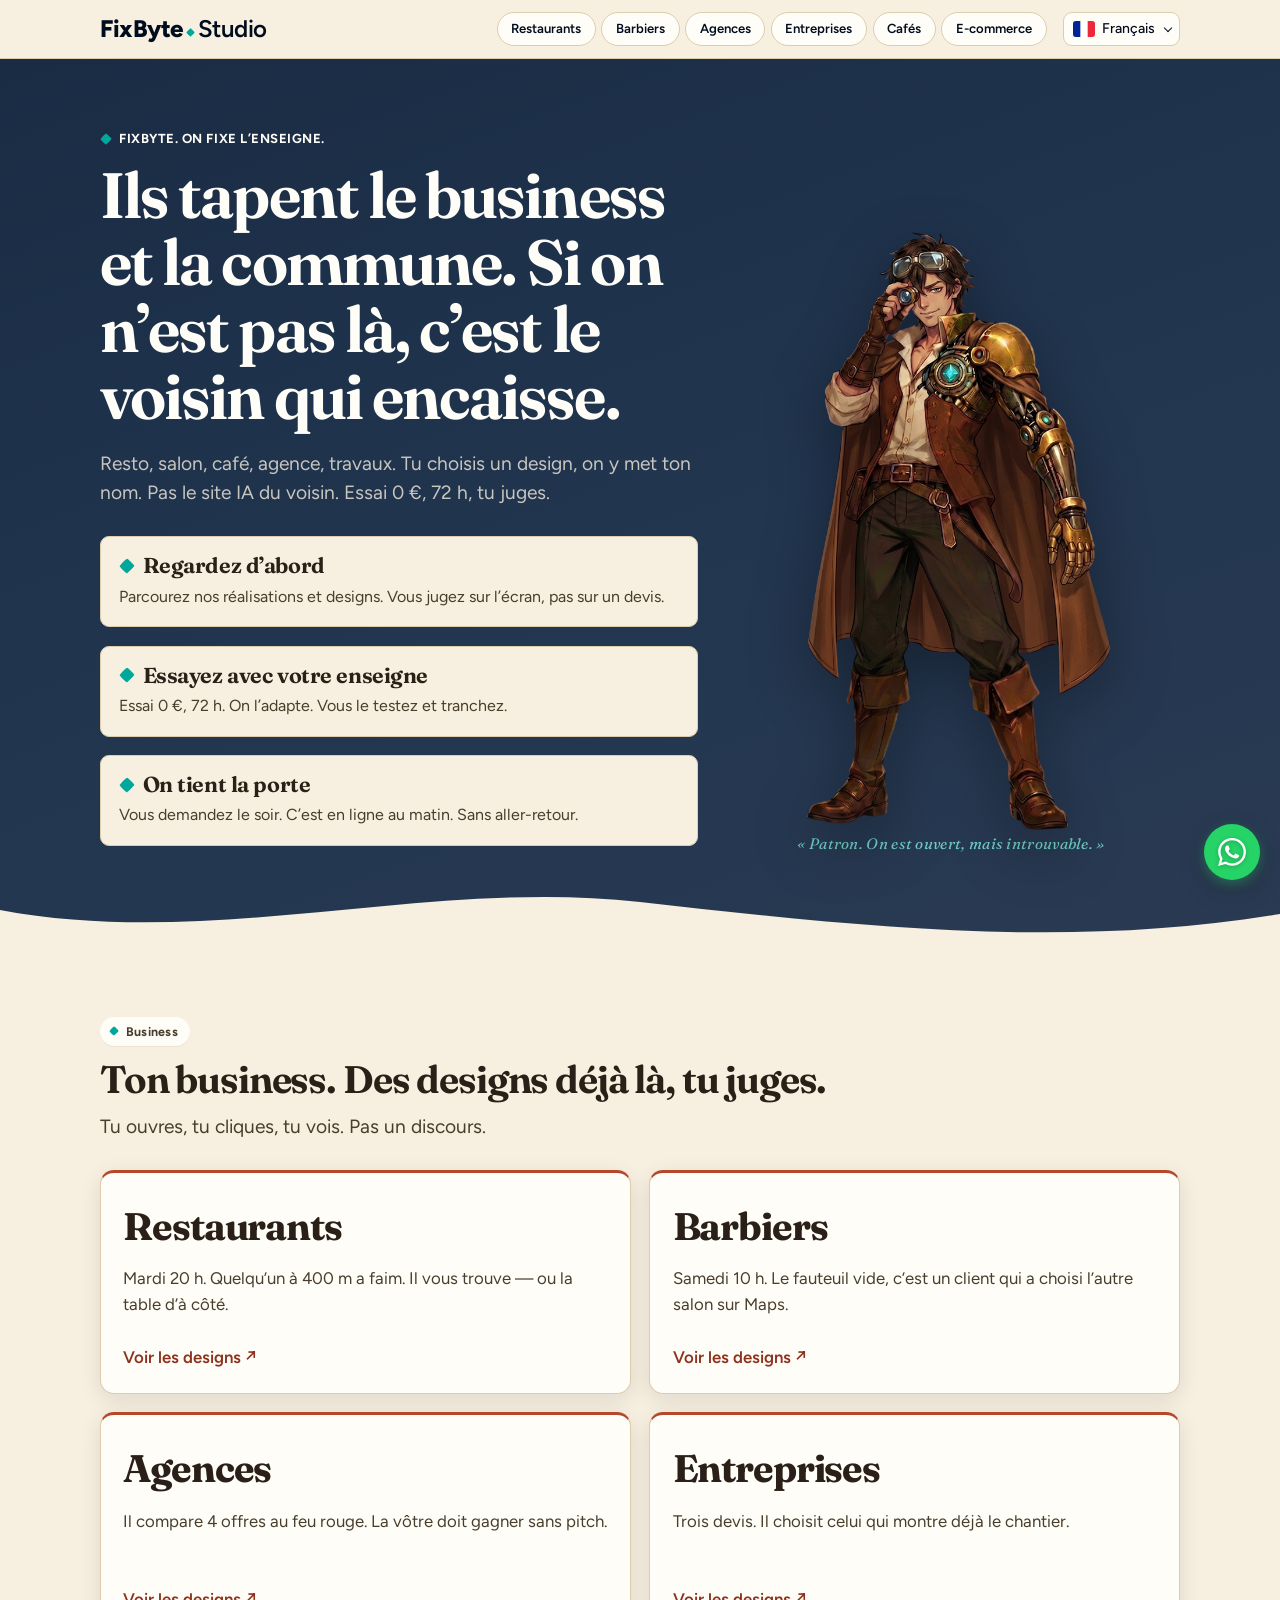
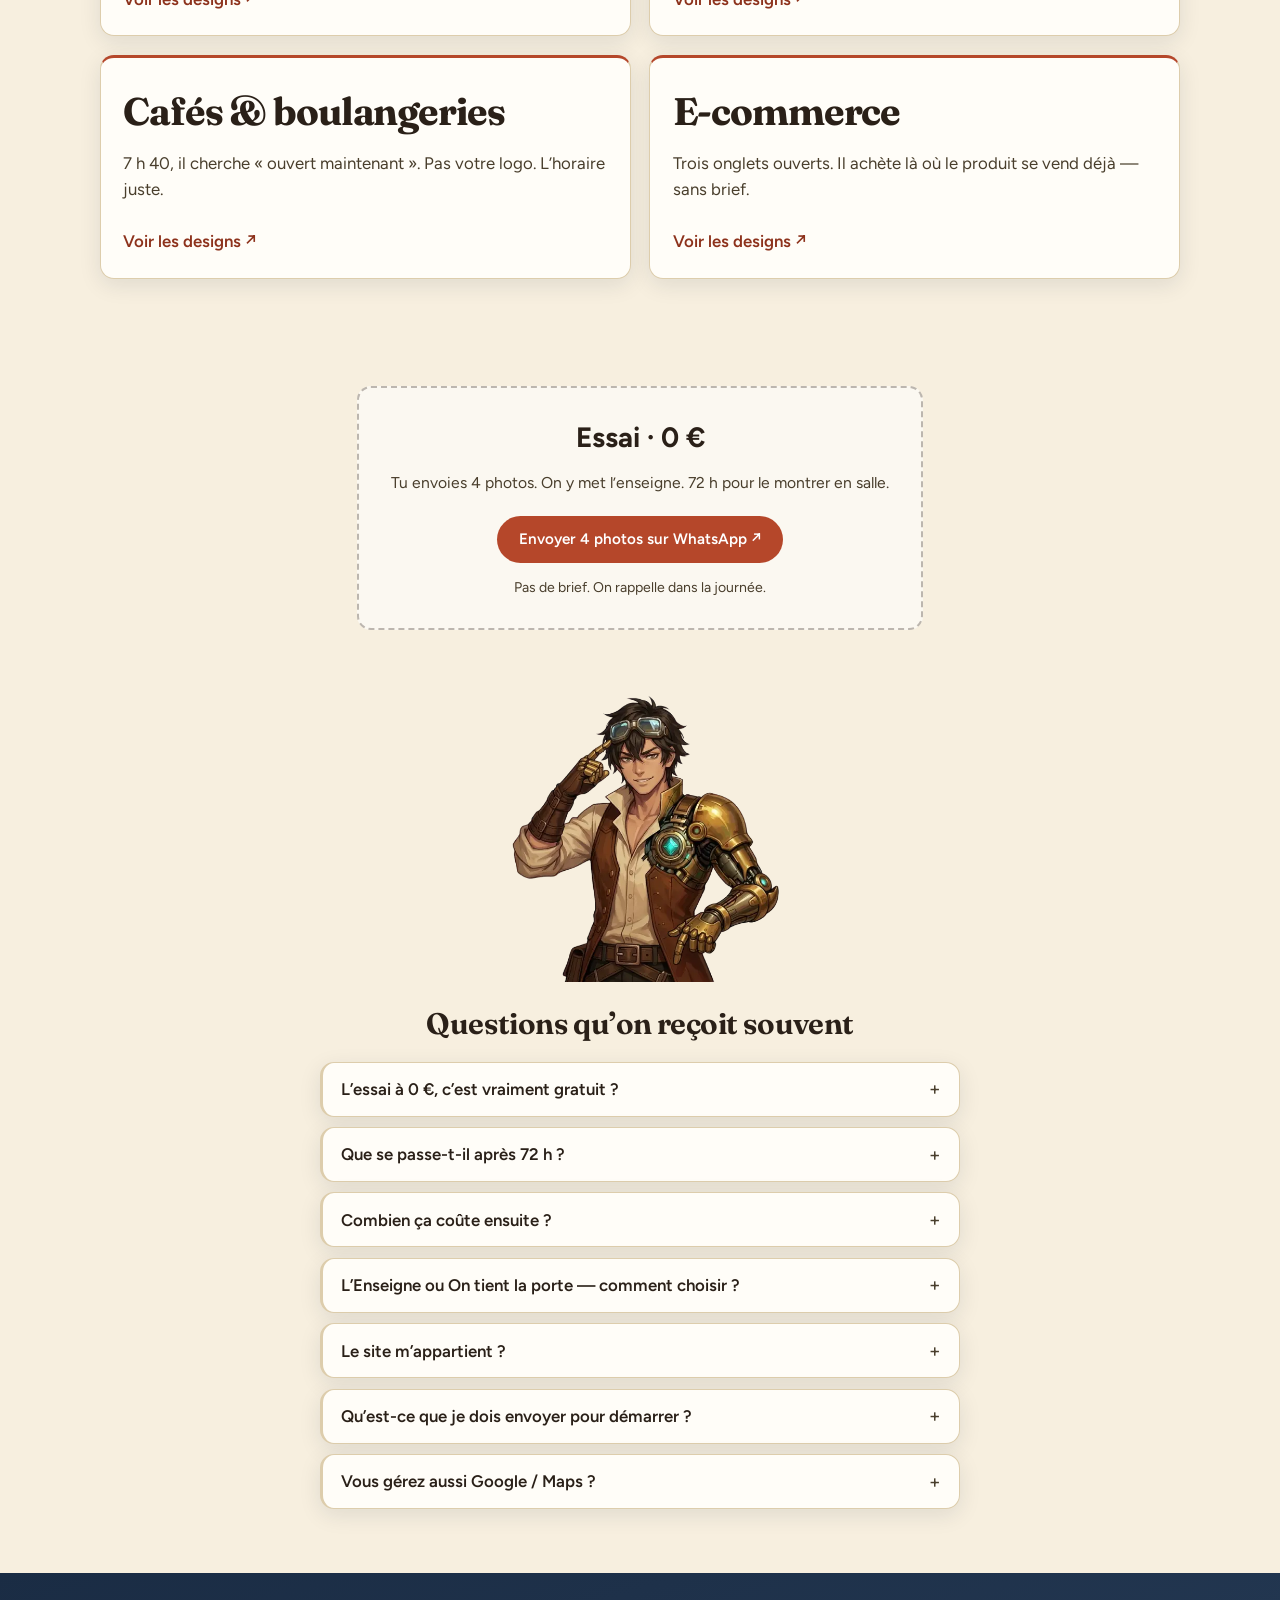
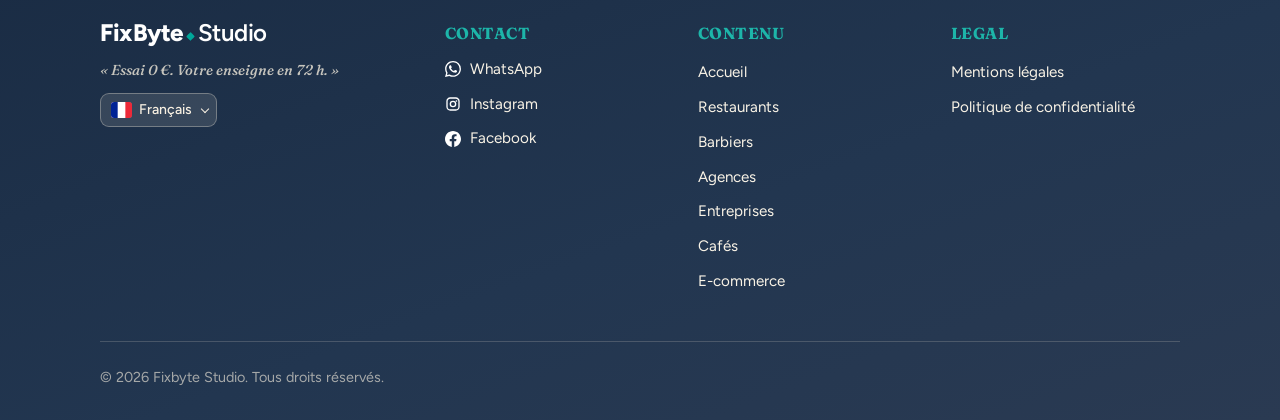
==== commit 60f4617c: "style: tighten the home pitch line Say the evening request is live in the morning, without extra bac" ====
--- a/index.html
+++ b/index.html
@@ -21,13 +21,24 @@
     <meta property="og:url" content="https://studio.fixbyte.be/" />
     <meta
       property="og:image"
-      content="https://studio.fixbyte.be/assets/logo-light.svg"
-    />
-    <meta name="twitter:card" content="summary" />
+      content="https://studio.fixbyte.be/assets/og-image.jpg"
+    />
+    <meta property="og:image:width" content="1424" />
+    <meta property="og:image:height" content="752" />
+    <meta property="og:image:type" content="image/jpeg" />
+    <meta
+      property="og:image:alt"
+      content="Fixbyte Studio — designs web pour restaurants, barbiers, agences et commerces"
+    />
+    <meta name="twitter:card" content="summary_large_image" />
     <meta name="twitter:title" content="Fixbyte — Designs" />
     <meta
       name="twitter:description"
       content="Sites pour restaurants, barbiers, agences, entreprises, cafés, boulangeries et e-commerce. Essai 0 € : votre nom sur le design. Parcourez les designs Fixbyte."
+    />
+    <meta
+      name="twitter:image"
+      content="https://studio.fixbyte.be/assets/og-image.jpg"
     />
     <link rel="preconnect" href="https://fonts.googleapis.com" />
     <link rel="preconnect" href="https://fonts.gstatic.com" crossorigin />
@@ -36,6 +47,100 @@
       rel="stylesheet"
     />
     <link rel="stylesheet" href="css/style.css" />
+    <script type="application/ld+json">
+      {
+        "@context": "https://schema.org",
+        "@graph": [
+          {
+            "@type": "Organization",
+            "@id": "https://studio.fixbyte.be/#organization",
+            "name": "Fixbyte Studio",
+            "url": "https://studio.fixbyte.be/",
+            "logo": "https://studio.fixbyte.be/assets/og-image.jpg",
+            "contactPoint": {
+              "@type": "ContactPoint",
+              "contactType": "customer service",
+              "telephone": "+32-493-622-901",
+              "url": "https://wa.me/32493622901",
+              "availableLanguage": ["French"]
+            },
+            "areaServed": "BE"
+          },
+          {
+            "@type": "WebSite",
+            "@id": "https://studio.fixbyte.be/#website",
+            "url": "https://studio.fixbyte.be/",
+            "name": "Fixbyte Studio",
+            "publisher": { "@id": "https://studio.fixbyte.be/#organization" },
+            "inLanguage": "fr-BE"
+          }
+        ]
+      }
+    </script>
+    <script type="application/ld+json">
+      {
+        "@context": "https://schema.org",
+        "@type": "FAQPage",
+        "mainEntity": [
+          {
+            "@type": "Question",
+            "name": "L'essai à 0 €, c'est vraiment gratuit ?",
+            "acceptedAnswer": {
+              "@type": "Answer",
+              "text": "Oui. Clone du design choisi avec votre nom, URL live 72 h, via WhatsApp (4 photos). Pas de carte, pas de piège. Ce n'est pas un site définitif — juste de quoi juger en salle."
+            }
+          },
+          {
+            "@type": "Question",
+            "name": "Que se passe-t-il après 72 h ?",
+            "acceptedAnswer": {
+              "@type": "Answer",
+              "text": "L'aperçu expire. Vous choisissez : on s'arrête, ou on passe à une offre payante. Aucun débit automatique."
+            }
+          },
+          {
+            "@type": "Question",
+            "name": "Combien ça coûte ensuite ?",
+            "acceptedAnswer": {
+              "@type": "Answer",
+              "text": "Deux chemins : L'Enseigne — 1 990 € HT une fois · On tient la porte — 199 € HT / mois pendant 12 mois, puis 99 € HT / mois. TVA 21 % en sus. Les cartes détaillées sont sur chaque page business."
+            }
+          },
+          {
+            "@type": "Question",
+            "name": "L'Enseigne ou On tient la porte — comment choisir ?",
+            "acceptedAnswer": {
+              "@type": "Answer",
+              "text": "L'Enseigne : la porte en ligne en ~2 semaines, vous gérez ensuite. On tient la porte (recommandé) : le même site + photo WhatsApp → mise à jour le soir + posts Google."
+            }
+          },
+          {
+            "@type": "Question",
+            "name": "Le site m'appartient ?",
+            "acceptedAnswer": {
+              "@type": "Answer",
+              "text": "Oui — à la livraison de L'Enseigne, ou après 12 mois de On tient la porte. Hébergement seul possible ensuite : 29 € HT / mois."
+            }
+          },
+          {
+            "@type": "Question",
+            "name": "Qu'est-ce que je dois envoyer pour démarrer ?",
+            "acceptedAnswer": {
+              "@type": "Answer",
+              "text": "Essai : 4 photos + nom + commune + lien du design sur WhatsApp. Offre payante : textes, photos, accès ; un tour de retours inclus avec L'Enseigne."
+            }
+          },
+          {
+            "@type": "Question",
+            "name": "Vous gérez aussi Google / Maps ?",
+            "acceptedAnswer": {
+              "@type": "Answer",
+              "text": "Fiche Google Business avec L'Enseigne ; posts et avis avec On tient la porte. « Le créneau vide » (+ 290 € HT / mois) seulement après 8 semaines, si vous voulez Ads et poussée locale."
+            }
+          }
+        ]
+      }
+    </script>
   </head>
   <body data-header-sep="10" data-copyright="Fixbyte Studio">
     <div id="site-header" data-partial="header"></div>
@@ -126,8 +231,8 @@
                     <span>On tient la porte</span>
                   </h2>
                   <p>
-                    Une mise à jour le soir. Le lendemain, c’est en ligne. Pas au compte-gouttes.
-
+                    Vous demandez le soir. C’est en ligne au matin.
+                    Sans aller-retour.
                   </p>
                 </article>
               </div>
--- a/css/style.css
+++ b/css/style.css
@@ -1202,6 +1202,47 @@
   margin: 0.85rem 0 0;
   color: var(--ink-soft);
   font-size: 0.88rem;
+}
+
+.error-page {
+  padding: 3rem 0 4rem;
+  text-align: center;
+}
+
+.error-page h1 {
+  margin: 0 auto 0.75rem;
+  max-width: 22rem;
+}
+
+.error-page > p {
+  margin: 0 auto;
+  max-width: 32rem;
+  color: var(--ink-soft);
+}
+
+.error-page .cta-block__btn {
+  margin-top: 1.5rem;
+}
+
+.error-page__links {
+  display: flex;
+  flex-wrap: wrap;
+  justify-content: center;
+  gap: 0.65rem 1.15rem;
+  margin: 2rem 0 0;
+  padding: 0;
+  list-style: none;
+}
+
+.error-page__links a {
+  color: var(--accent-deep);
+  font-weight: 600;
+  text-decoration: none;
+}
+
+.error-page__links a:hover,
+.error-page__links a:focus-visible {
+  text-decoration: underline;
 }
 
 .faq {
@@ -1521,6 +1562,106 @@
   outline: none;
 }
 
+.legal-hero {
+  max-width: 40rem;
+  padding: var(--space-8) 0 var(--space-4);
+}
+
+.legal-hero h1 {
+  margin: 0;
+  font-family: var(--font-display);
+  font-weight: 650;
+  font-size: clamp(1.85rem, 4vw, 2.75rem);
+  letter-spacing: -0.03em;
+  line-height: 1.15;
+}
+
+.legal-hero__meta {
+  margin: var(--space-3) 0 0;
+  color: var(--ink-soft);
+  font-size: 0.92rem;
+}
+
+.legal-page {
+  max-width: 40rem;
+  padding-bottom: var(--space-8);
+}
+
+.legal-page h2 {
+  margin: var(--space-6) 0 var(--space-3);
+  font-family: var(--font-display);
+  font-weight: 650;
+  font-size: clamp(1.2rem, 2.5vw, 1.45rem);
+  letter-spacing: -0.02em;
+  line-height: 1.25;
+}
+
+.legal-page p,
+.legal-page ul,
+.legal-page dl {
+  margin: 0 0 var(--space-3);
+  color: var(--ink);
+}
+
+.legal-page ul {
+  padding-left: 1.25rem;
+}
+
+.legal-page li + li {
+  margin-top: var(--space-2);
+}
+
+.legal-page a {
+  color: var(--teal-deep);
+  text-decoration: underline;
+  text-underline-offset: 0.12em;
+}
+
+.legal-page a:hover,
+.legal-page a:focus-visible {
+  color: var(--teal);
+}
+
+.legal-page code {
+  font-size: 0.92em;
+}
+
+.legal-page__notice {
+  padding: var(--space-3) var(--space-4);
+  border-left: 3px solid var(--line);
+  background: var(--white);
+  color: var(--ink-soft);
+  font-size: 0.95rem;
+}
+
+.legal-page__id {
+  display: grid;
+  grid-template-columns: minmax(8rem, 11rem) 1fr;
+  gap: var(--space-2) var(--space-4);
+  margin: 0 0 var(--space-4);
+  padding: var(--space-4);
+  background: var(--white);
+  border: 1px solid var(--line);
+  border-radius: var(--radius);
+}
+
+.legal-page__id dt {
+  margin: 0;
+  color: var(--ink-soft);
+  font-size: 0.85rem;
+  font-weight: 600;
+}
+
+.legal-page__id dd {
+  margin: 0;
+}
+
+.legal-page__next {
+  margin-top: var(--space-6);
+  padding-top: var(--space-4);
+  border-top: 1px solid var(--line);
+}
+
 @media (max-width: 900px) {
   .footer-inner {
     grid-template-columns: 1fr 1fr;
@@ -1666,4 +1807,17 @@
   .pitch-grid--mascot .pitch-mascot img {
     width: min(100%, 18rem);
   }
-}
+
+  .legal-page__id {
+    grid-template-columns: 1fr;
+    gap: var(--space-1) var(--space-3);
+  }
+
+  .legal-page__id dt {
+    margin-top: var(--space-2);
+  }
+
+  .legal-page__id dt:first-child {
+    margin-top: 0;
+  }
+}
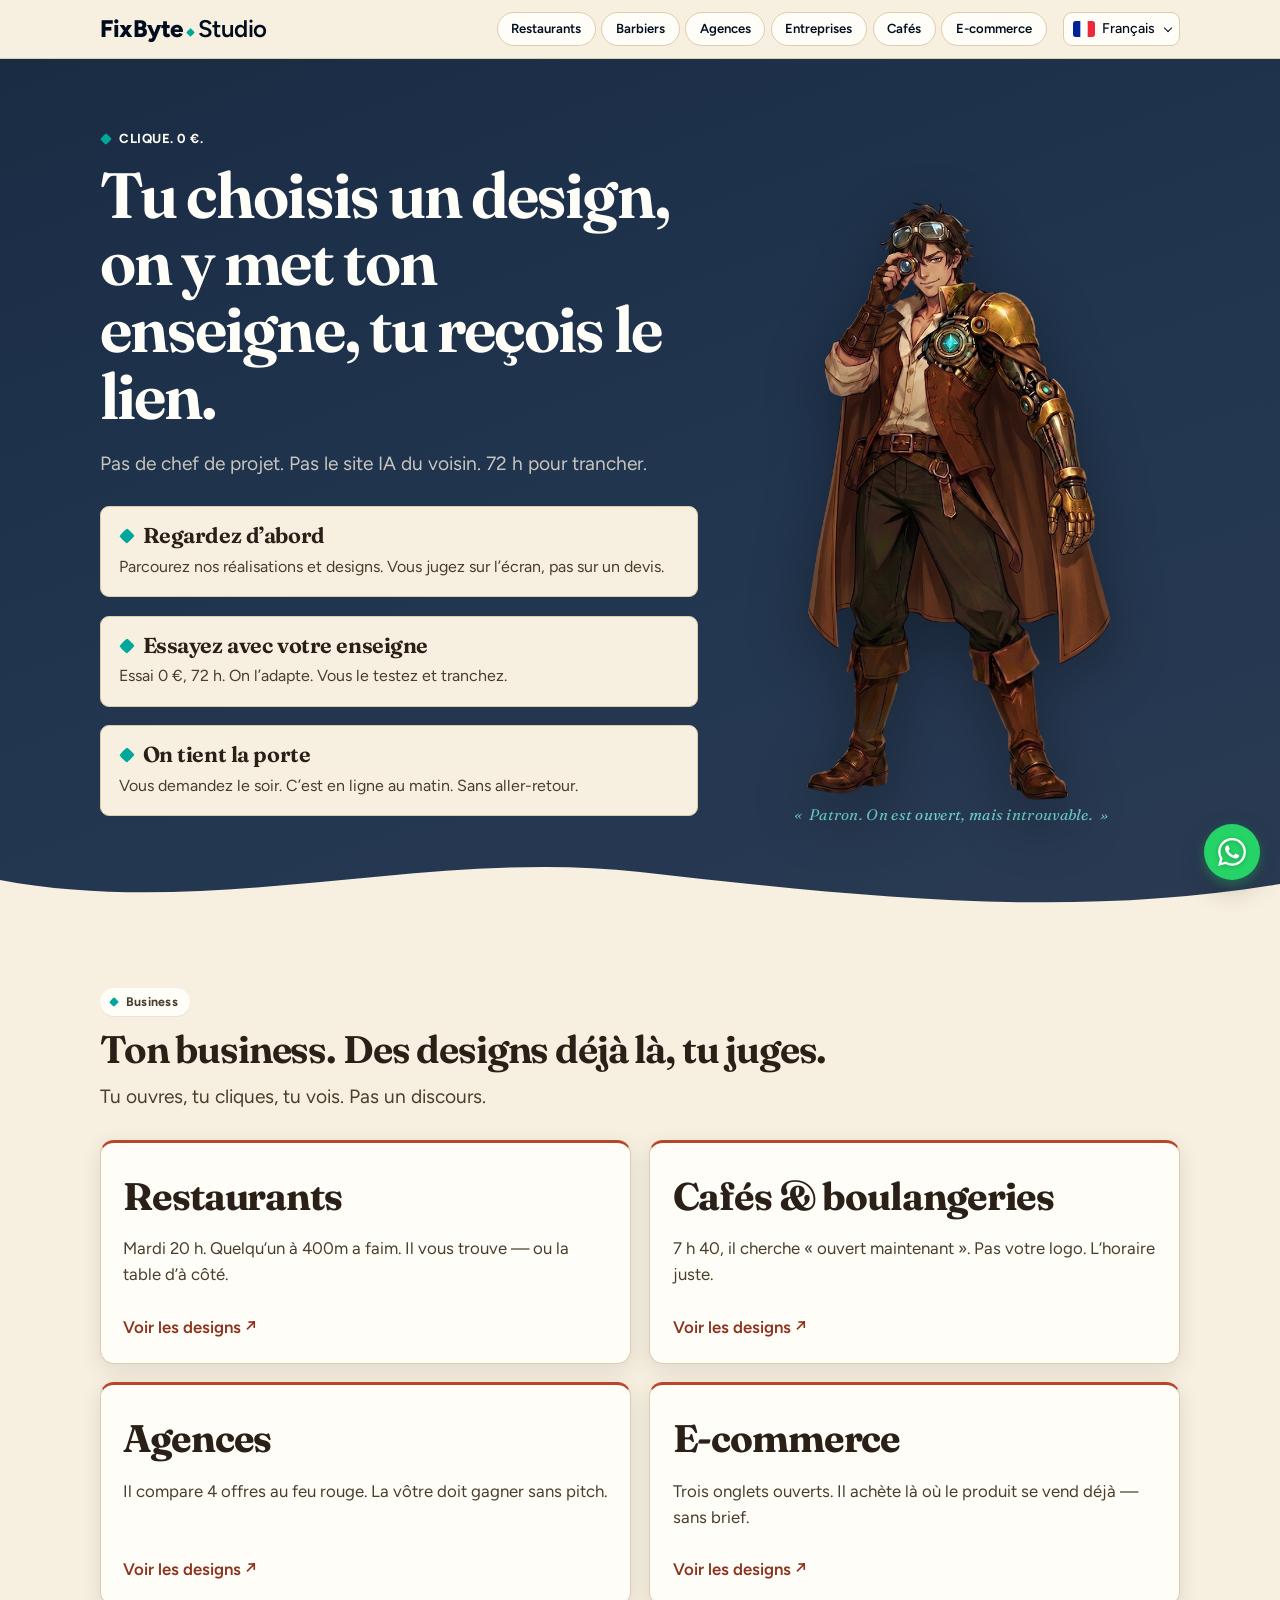
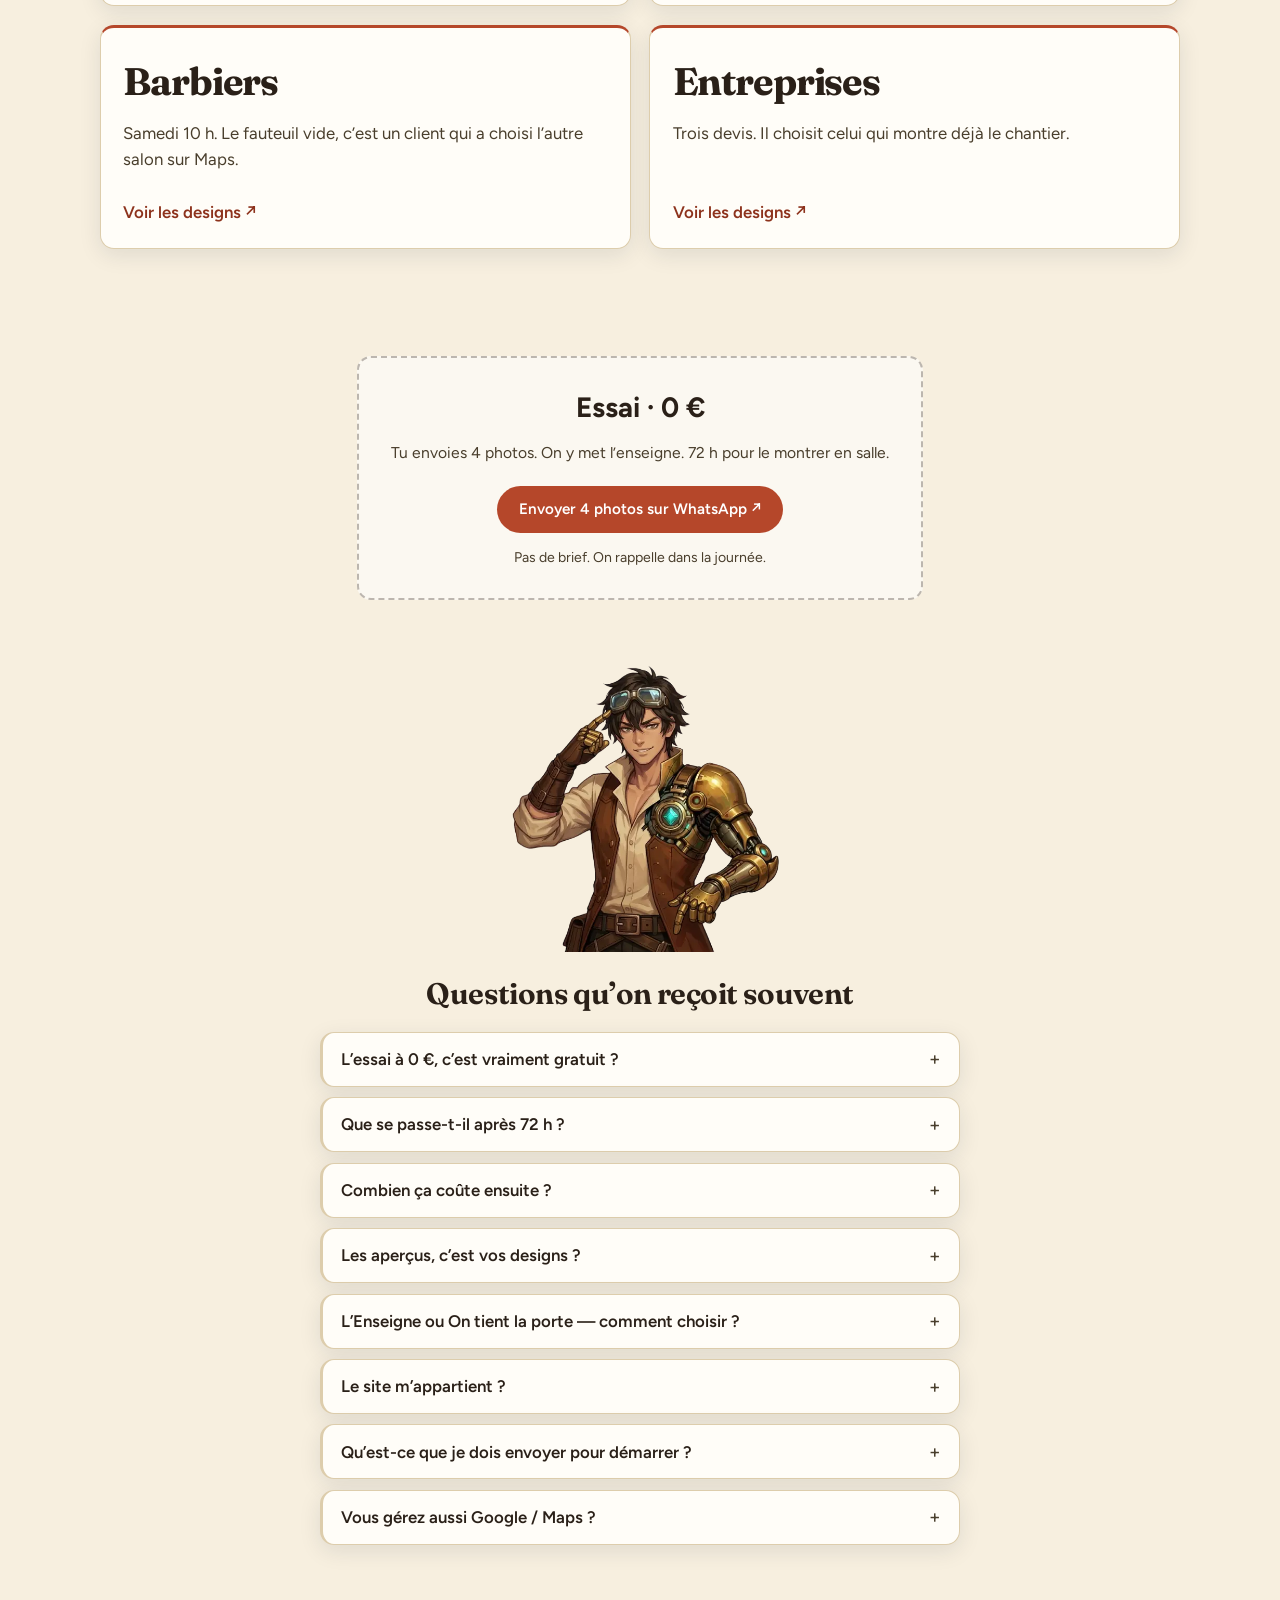
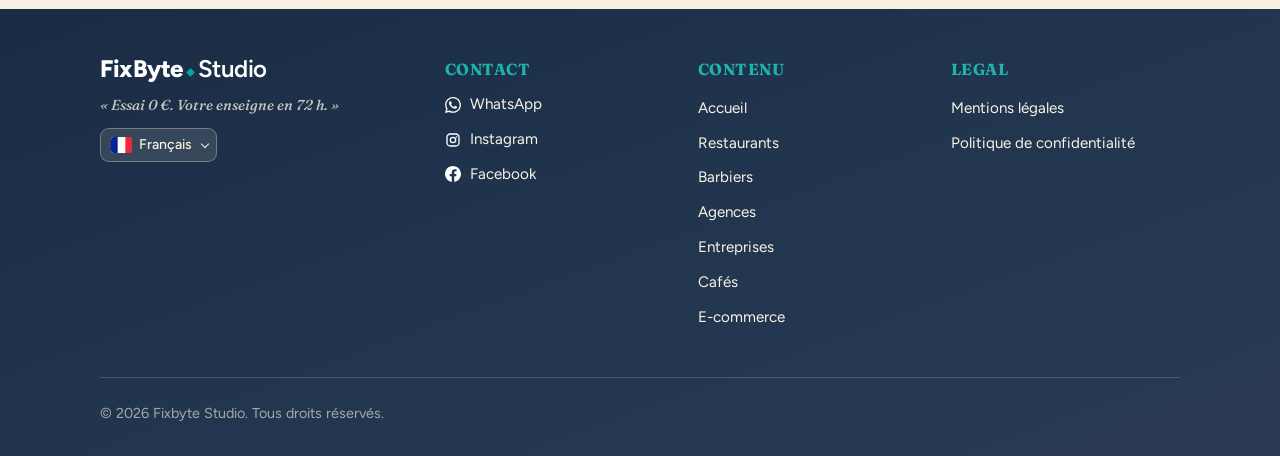
==== commit 42c4a7e0: "content: sharpen home hero, hub order, and design FAQ Lead with the 0 € trial path, reorder business" ====
--- a/index.html
+++ b/index.html
@@ -1,4 +1,4 @@
-<!DOCTYPE html>
+<!doctype html>
 <html lang="fr">
   <head>
     <meta charset="utf-8" />
@@ -6,7 +6,7 @@
     <title>Fixbyte — Designs</title>
     <meta
       name="description"
-      content="Sites pour restaurants, barbiers, agences, entreprises, cafés, boulangeries et e-commerce. Essai 0 € : votre nom sur le design. Parcourez les designs Fixbyte."
+      content="Vitrines pour restaurants, agences, entreprises, barbiers, cafés, boulangeries et e-commerce. Essai 0 € : votre nom sur le design. Parcourez les designs Fixbyte."
     />
     <link rel="canonical" href="https://studio.fixbyte.be/" />
     <link rel="icon" href="assets/favicon.svg" type="image/svg+xml" />
@@ -16,7 +16,7 @@
     <meta property="og:title" content="Fixbyte — Designs" />
     <meta
       property="og:description"
-      content="Sites pour restaurants, barbiers, agences, entreprises, cafés, boulangeries et e-commerce. Essai 0 € : votre nom sur le design. Parcourez les designs Fixbyte."
+      content="Vitrines pour restaurants, agences, entreprises, barbiers, cafés, boulangeries et e-commerce. Essai 0 € : votre nom sur le design. Parcourez les designs Fixbyte."
     />
     <meta property="og:url" content="https://studio.fixbyte.be/" />
     <meta
@@ -28,13 +28,13 @@
     <meta property="og:image:type" content="image/jpeg" />
     <meta
       property="og:image:alt"
-      content="Fixbyte Studio — designs web pour restaurants, barbiers, agences et commerces"
+      content="Fixbyte Studio — designs web pour restaurants, agences et commerces"
     />
     <meta name="twitter:card" content="summary_large_image" />
     <meta name="twitter:title" content="Fixbyte — Designs" />
     <meta
       name="twitter:description"
-      content="Sites pour restaurants, barbiers, agences, entreprises, cafés, boulangeries et e-commerce. Essai 0 € : votre nom sur le design. Parcourez les designs Fixbyte."
+      content="Vitrines pour restaurants, agences, entreprises, barbiers, cafés, boulangeries et e-commerce. Essai 0 € : votre nom sur le design. Parcourez les designs Fixbyte."
     />
     <meta
       name="twitter:image"
@@ -108,6 +108,14 @@
           },
           {
             "@type": "Question",
+            "name": "Les aperçus, c'est vos designs ?",
+            "acceptedAnswer": {
+              "@type": "Answer",
+              "text": "La majorité oui. Vous jugez sur l'aperçu. Une fois choisi, on le refait à votre enseigne — dans certains cas ce n'est pas le fichier d'origine que l'on livre."
+            }
+          },
+          {
+            "@type": "Question",
             "name": "L'Enseigne ou On tient la porte — comment choisir ?",
             "acceptedAnswer": {
               "@type": "Answer",
@@ -158,7 +166,9 @@
                 loading="eager"
                 decoding="async"
               />
-              <blockquote class="hero-mascot__quote">Patron. On est ouvert, mais introuvable.</blockquote>
+              <blockquote class="hero-mascot__quote">
+                Patron. On est ouvert, mais introuvable.
+              </blockquote>
             </figure>
 
             <div class="hero-copy">
@@ -171,16 +181,14 @@
                   height="10"
                   aria-hidden="true"
                 />
-                <span>Fixbyte. On fixe l’enseigne.</span>
+                <span>Clique. 0&nbsp;€.</span>
               </p>
               <h1>
-                Ils tapent le business et la commune. Si on n’est pas là,
-                c’est le voisin qui encaisse.
+                Tu choisis un design, on y met ton enseigne, tu reçois le lien.
               </h1>
               <p class="lead">
-                Resto, salon, café, agence, travaux. Tu choisis un design,
-                on y met ton nom. Pas le site IA du voisin. Essai 0&nbsp;€,
-                72&nbsp;h, tu juges.
+                Pas de chef de projet. Pas le site IA du voisin. 72&nbsp;h pour
+                trancher.
               </p>
 
               <div class="hero-pitch" aria-label="Pourquoi Fixbyte">
@@ -197,8 +205,8 @@
                     <span>Regardez d’abord</span>
                   </h2>
                   <p>
-                    Parcourez nos réalisations et designs.
-                    Vous jugez sur l’écran, pas sur un devis.
+                    Parcourez nos réalisations et designs. Vous jugez sur
+                    l’écran, pas sur un devis.
                   </p>
                 </article>
                 <article class="hero-pitch__item">
@@ -214,8 +222,8 @@
                     <span>Essayez avec votre enseigne</span>
                   </h2>
                   <p>
-                    Essai 0&nbsp;€, 72&nbsp;h. On l’adapte.
-                    Vous le testez et tranchez.
+                    Essai 0&nbsp;€, 72&nbsp;h. On l’adapte. Vous le testez et
+                    tranchez.
                   </p>
                 </article>
                 <article class="hero-pitch__item">
@@ -231,8 +239,8 @@
                     <span>On tient la porte</span>
                   </h2>
                   <p>
-                    Vous demandez le soir. C’est en ligne au matin.
-                    Sans aller-retour.
+                    Vous demandez le soir. C’est en ligne au matin. Sans
+                    aller-retour.
                   </p>
                 </article>
               </div>
@@ -240,7 +248,11 @@
           </div>
         </div>
         <div class="wave" aria-hidden="true">
-          <svg viewBox="0 0 1440 90" preserveAspectRatio="none" focusable="false">
+          <svg
+            viewBox="0 0 1440 90"
+            preserveAspectRatio="none"
+            focusable="false"
+          >
             <path
               d="M0,40 C240,90 480,0 720,30 C960,60 1200,90 1440,45 L1440,90 L0,90 Z"
             ></path>
@@ -262,15 +274,37 @@
             <span>Business</span>
           </p>
           <h2 id="hub-title">Ton business. Des designs déjà là, tu juges.</h2>
-          <p class="lead">
-            Tu ouvres, tu cliques, tu vois. Pas un discours.
-          </p>
+          <p class="lead">Tu ouvres, tu cliques, tu vois. Pas un discours.</p>
           <div class="hub-grid">
             <a class="hub-card" href="restaurant.html">
               <h3>Restaurants</h3>
               <p>
-                Mardi 20&nbsp;h. Quelqu’un à 400&nbsp;m a faim. Il vous trouve —
+                Mardi 20&nbsp;h. Quelqu’un à 400m a faim. Il vous trouve —
                 ou la table d’à côté.
+              </p>
+              <span class="hub-card__cta">Voir les designs ↗</span>
+            </a>
+            <a class="hub-card" href="cafes.html">
+              <h3>Cafés &amp; boulangeries</h3>
+              <p>
+                7&nbsp;h&nbsp;40, il cherche «&nbsp;ouvert maintenant&nbsp;».
+                Pas votre logo. L’horaire juste.
+              </p>
+              <span class="hub-card__cta">Voir les designs ↗</span>
+            </a>
+            <a class="hub-card" href="agences.html">
+              <h3>Agences</h3>
+              <p>
+                Il compare 4 offres au feu rouge. La vôtre doit gagner sans
+                pitch.
+              </p>
+              <span class="hub-card__cta">Voir les designs ↗</span>
+            </a>
+            <a class="hub-card" href="ecommerce.html">
+              <h3>E-commerce</h3>
+              <p>
+                Trois onglets ouverts. Il achète là où le produit se vend déjà —
+                sans brief.
               </p>
               <span class="hub-card__cta">Voir les designs ↗</span>
             </a>
@@ -282,35 +316,9 @@
               </p>
               <span class="hub-card__cta">Voir les designs ↗</span>
             </a>
-            <a class="hub-card" href="agences.html">
-              <h3>Agences</h3>
-              <p>
-                Il compare 4 offres au feu rouge. La vôtre doit gagner sans
-                pitch.
-              </p>
-              <span class="hub-card__cta">Voir les designs ↗</span>
-            </a>
             <a class="hub-card" href="entreprises.html">
               <h3>Entreprises</h3>
-              <p>
-                Trois devis. Il choisit celui qui montre déjà le chantier.
-              </p>
-              <span class="hub-card__cta">Voir les designs ↗</span>
-            </a>
-            <a class="hub-card" href="cafes.html">
-              <h3>Cafés &amp; boulangeries</h3>
-              <p>
-                7&nbsp;h&nbsp;40, il cherche «&nbsp;ouvert maintenant&nbsp;». Pas
-                votre logo. L’horaire juste.
-              </p>
-              <span class="hub-card__cta">Voir les designs ↗</span>
-            </a>
-            <a class="hub-card" href="ecommerce.html">
-              <h3>E-commerce</h3>
-              <p>
-                Trois onglets ouverts. Il achète là où le produit se vend déjà —
-                sans brief.
-              </p>
+              <p>Trois devis. Il choisit celui qui montre déjà le chantier.</p>
               <span class="hub-card__cta">Voir les designs ↗</span>
             </a>
           </div>
@@ -321,8 +329,8 @@
         <div class="cta-block" aria-labelledby="cta-title">
           <h2 id="cta-title">Essai · 0&nbsp;€</h2>
           <p>
-            Tu envoies 4 photos. On y met l’enseigne. 72&nbsp;h pour le
-            montrer en salle.
+            Tu envoies 4 photos. On y met l’enseigne. 72&nbsp;h pour le montrer
+            en salle.
           </p>
           <a
             class="cta-block__btn"
@@ -353,12 +361,14 @@
             <h2 id="faq-title">Questions qu’on reçoit souvent</h2>
             <div class="faq-list">
               <details>
-                <summary>L’essai à 0&nbsp;€, c’est vraiment gratuit&nbsp;?</summary>
+                <summary>
+                  L’essai à 0&nbsp;€, c’est vraiment gratuit&nbsp;?
+                </summary>
                 <p>
                   Oui. Clone du design choisi avec votre nom, URL live
                   72&nbsp;h, via WhatsApp (4 photos). Pas de carte, pas de
-                  piège. Ce n’est pas un site définitif — juste de quoi juger
-                  en salle.
+                  piège. Ce n’est pas un site définitif — juste de quoi juger en
+                  salle.
                 </p>
               </details>
               <details>
@@ -373,10 +383,17 @@
                 <p>
                   Deux chemins&nbsp;: <strong>L’Enseigne</strong> —
                   1&nbsp;990&nbsp;€&nbsp;HT une fois ·
-                  <strong>On tient la porte</strong> — 199&nbsp;€&nbsp;HT /
-                  mois pendant 12 mois, puis 99&nbsp;€&nbsp;HT / mois. TVA
-                  21&nbsp;% en sus. Les cartes détaillées sont sur chaque
-                  page business.
+                  <strong>On tient la porte</strong> — 199&nbsp;€&nbsp;HT / mois
+                  pendant 12 mois, puis 99&nbsp;€&nbsp;HT / mois. TVA 21&nbsp;%
+                  en sus. Les cartes détaillées sont sur chaque page business.
+                </p>
+              </details>
+              <details>
+                <summary>Les aperçus, c’est vos designs&nbsp;?</summary>
+                <p>
+                  La majorité oui. Vous jugez sur l’aperçu. Une fois choisi, on
+                  le refait à votre enseigne — dans certains cas ce n’est pas le
+                  fichier d’origine que l’on livre.
                 </p>
               </details>
               <details>
@@ -384,9 +401,9 @@
                   L’Enseigne ou On tient la porte — comment choisir&nbsp;?
                 </summary>
                 <p>
-                  L’Enseigne&nbsp;: la porte en ligne en ~2 semaines, vous
-                  gérez ensuite. On tient la porte (recommandé)&nbsp;: le même
-                  site + photo WhatsApp → mise à jour le soir + posts Google.
+                  L’Enseigne&nbsp;: la porte en ligne en ~2 semaines, vous gérez
+                  ensuite. On tient la porte (recommandé)&nbsp;: le même site +
+                  photo WhatsApp → mise à jour le soir + posts Google.
                 </p>
               </details>
               <details>
@@ -403,8 +420,8 @@
                 </summary>
                 <p>
                   Essai&nbsp;: 4 photos + nom + commune + lien du design sur
-                  WhatsApp. Offre payante&nbsp;: textes, photos, accès&nbsp;;
-                  un tour de retours inclus avec L’Enseigne.
+                  WhatsApp. Offre payante&nbsp;: textes, photos, accès&nbsp;; un
+                  tour de retours inclus avec L’Enseigne.
                 </p>
               </details>
               <details>
@@ -412,8 +429,8 @@
                 <p>
                   Fiche Google Business avec L’Enseigne&nbsp;; posts et avis
                   avec On tient la porte. «&nbsp;Le créneau vide&nbsp;» (+
-                  290&nbsp;€&nbsp;HT / mois) seulement après 8 semaines, si
-                  vous voulez Ads et poussée locale.
+                  290&nbsp;€&nbsp;HT / mois) seulement après 8 semaines, si vous
+                  voulez Ads et poussée locale.
                 </p>
               </details>
             </div>
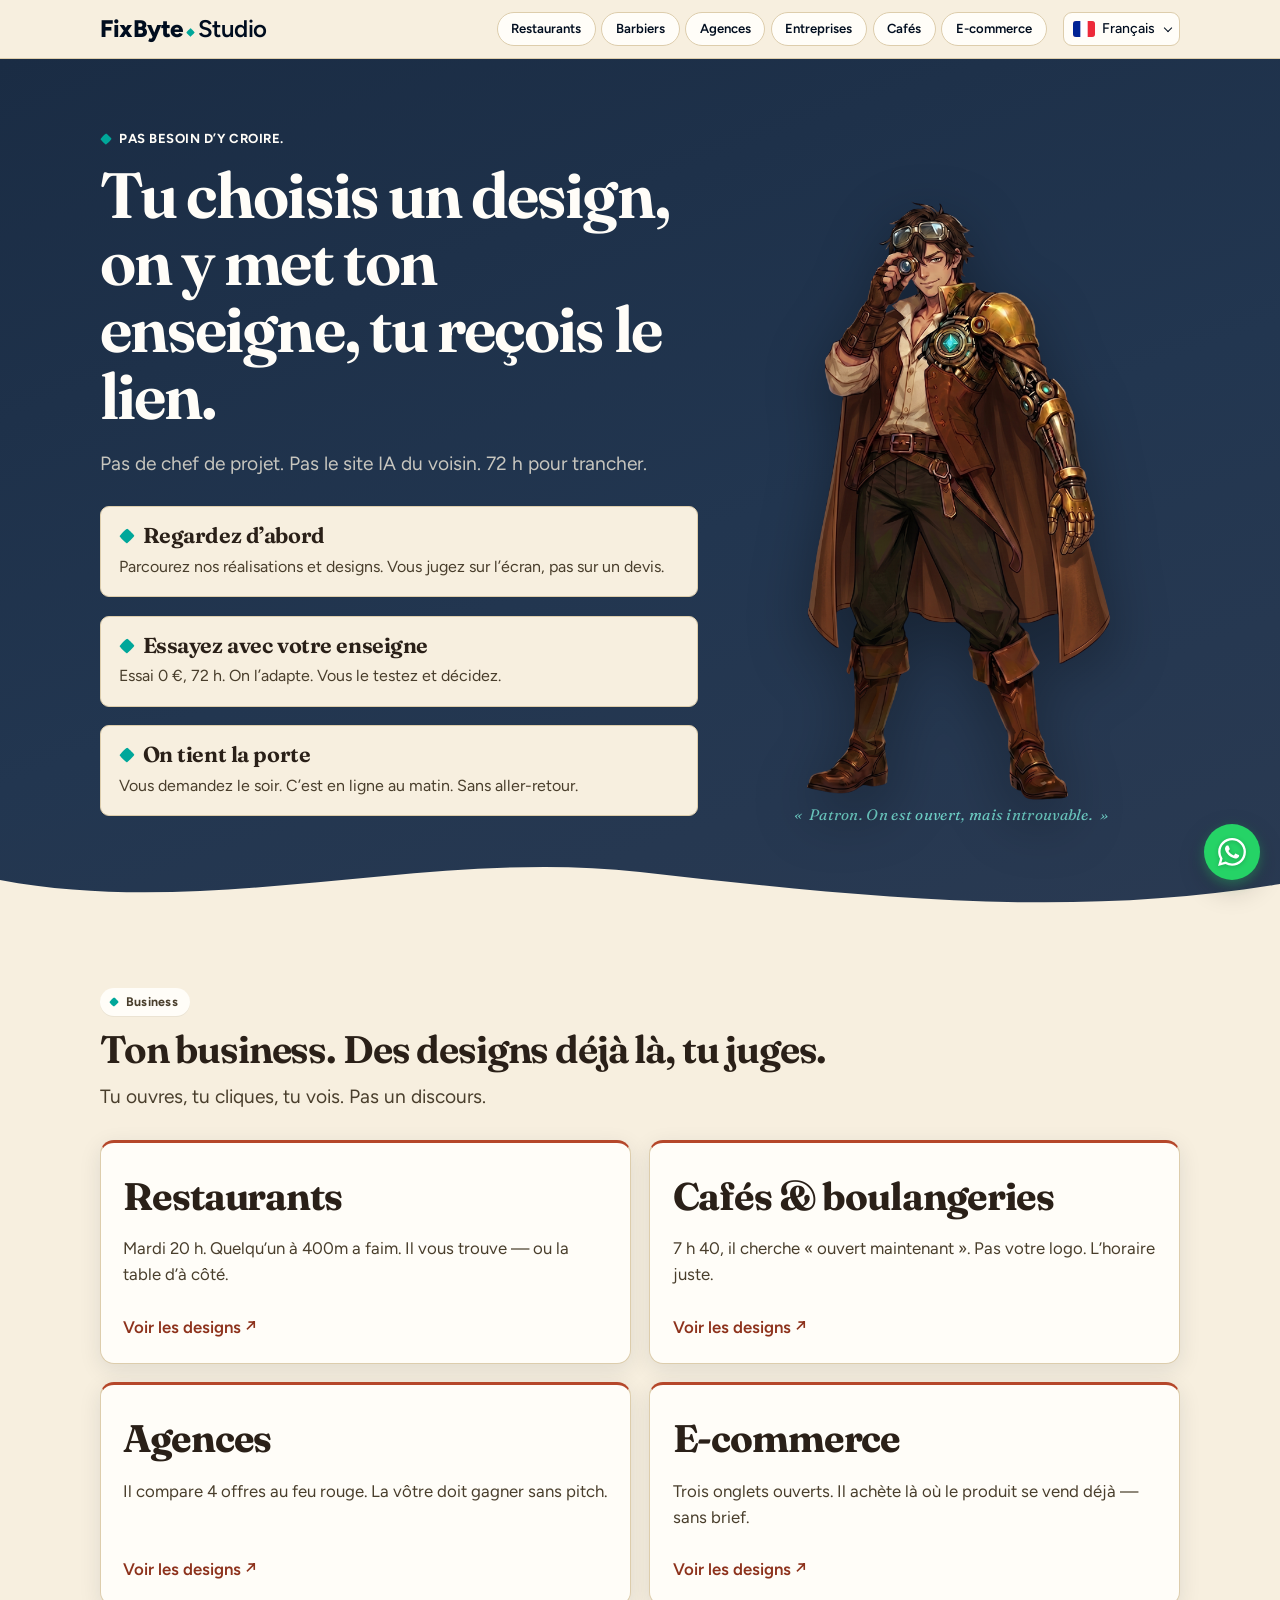
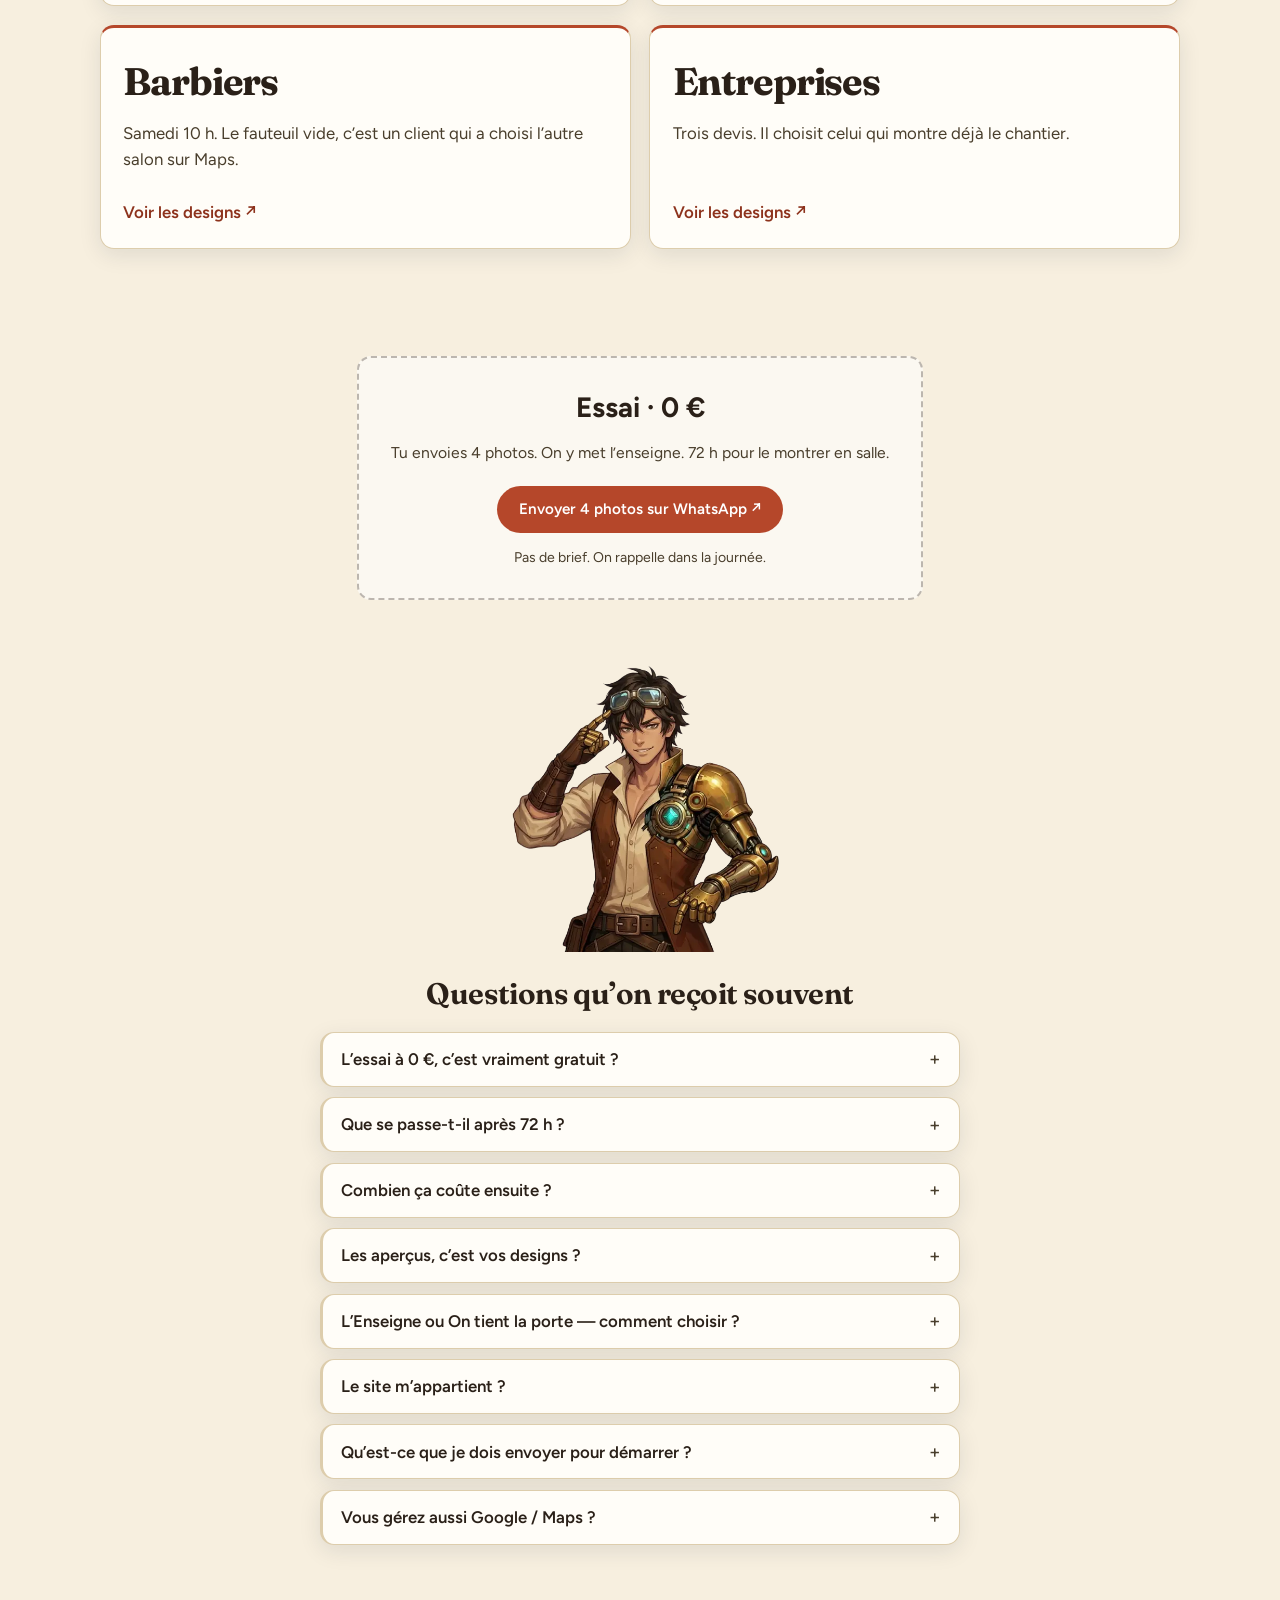
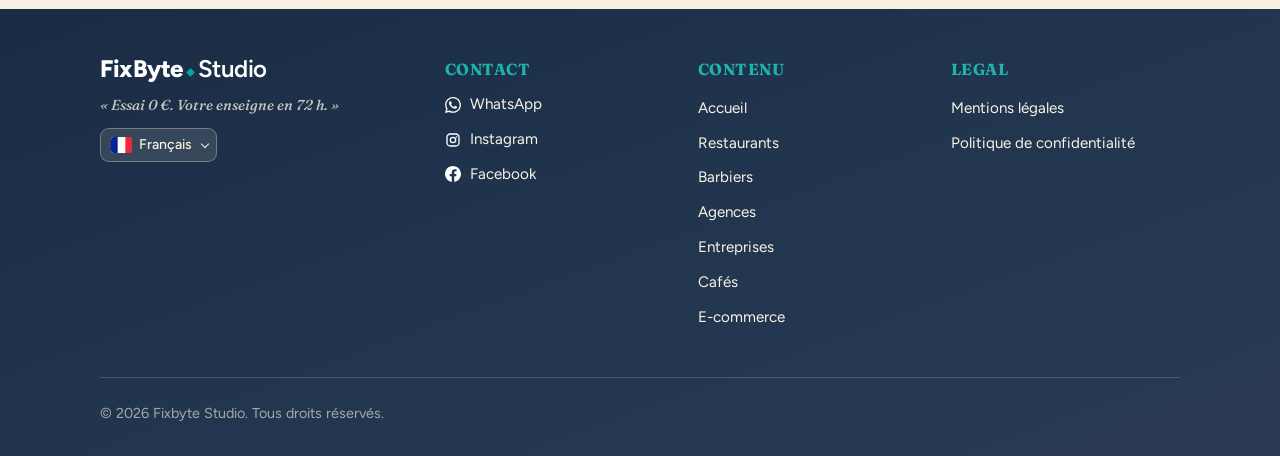
==== commit a2ff6e2d: "content: reframe home badge away from the header CTA Lead with “Pas besoin d’y croire” and ask the v" ====
--- a/index.html
+++ b/index.html
@@ -181,7 +181,7 @@
                   height="10"
                   aria-hidden="true"
                 />
-                <span>Clique. 0&nbsp;€.</span>
+                <span>Pas besoin d’y croire.</span>
               </p>
               <h1>
                 Tu choisis un design, on y met ton enseigne, tu reçois le lien.
@@ -223,7 +223,7 @@
                   </h2>
                   <p>
                     Essai 0&nbsp;€, 72&nbsp;h. On l’adapte. Vous le testez et
-                    tranchez.
+                    décidez.
                   </p>
                 </article>
                 <article class="hero-pitch__item">
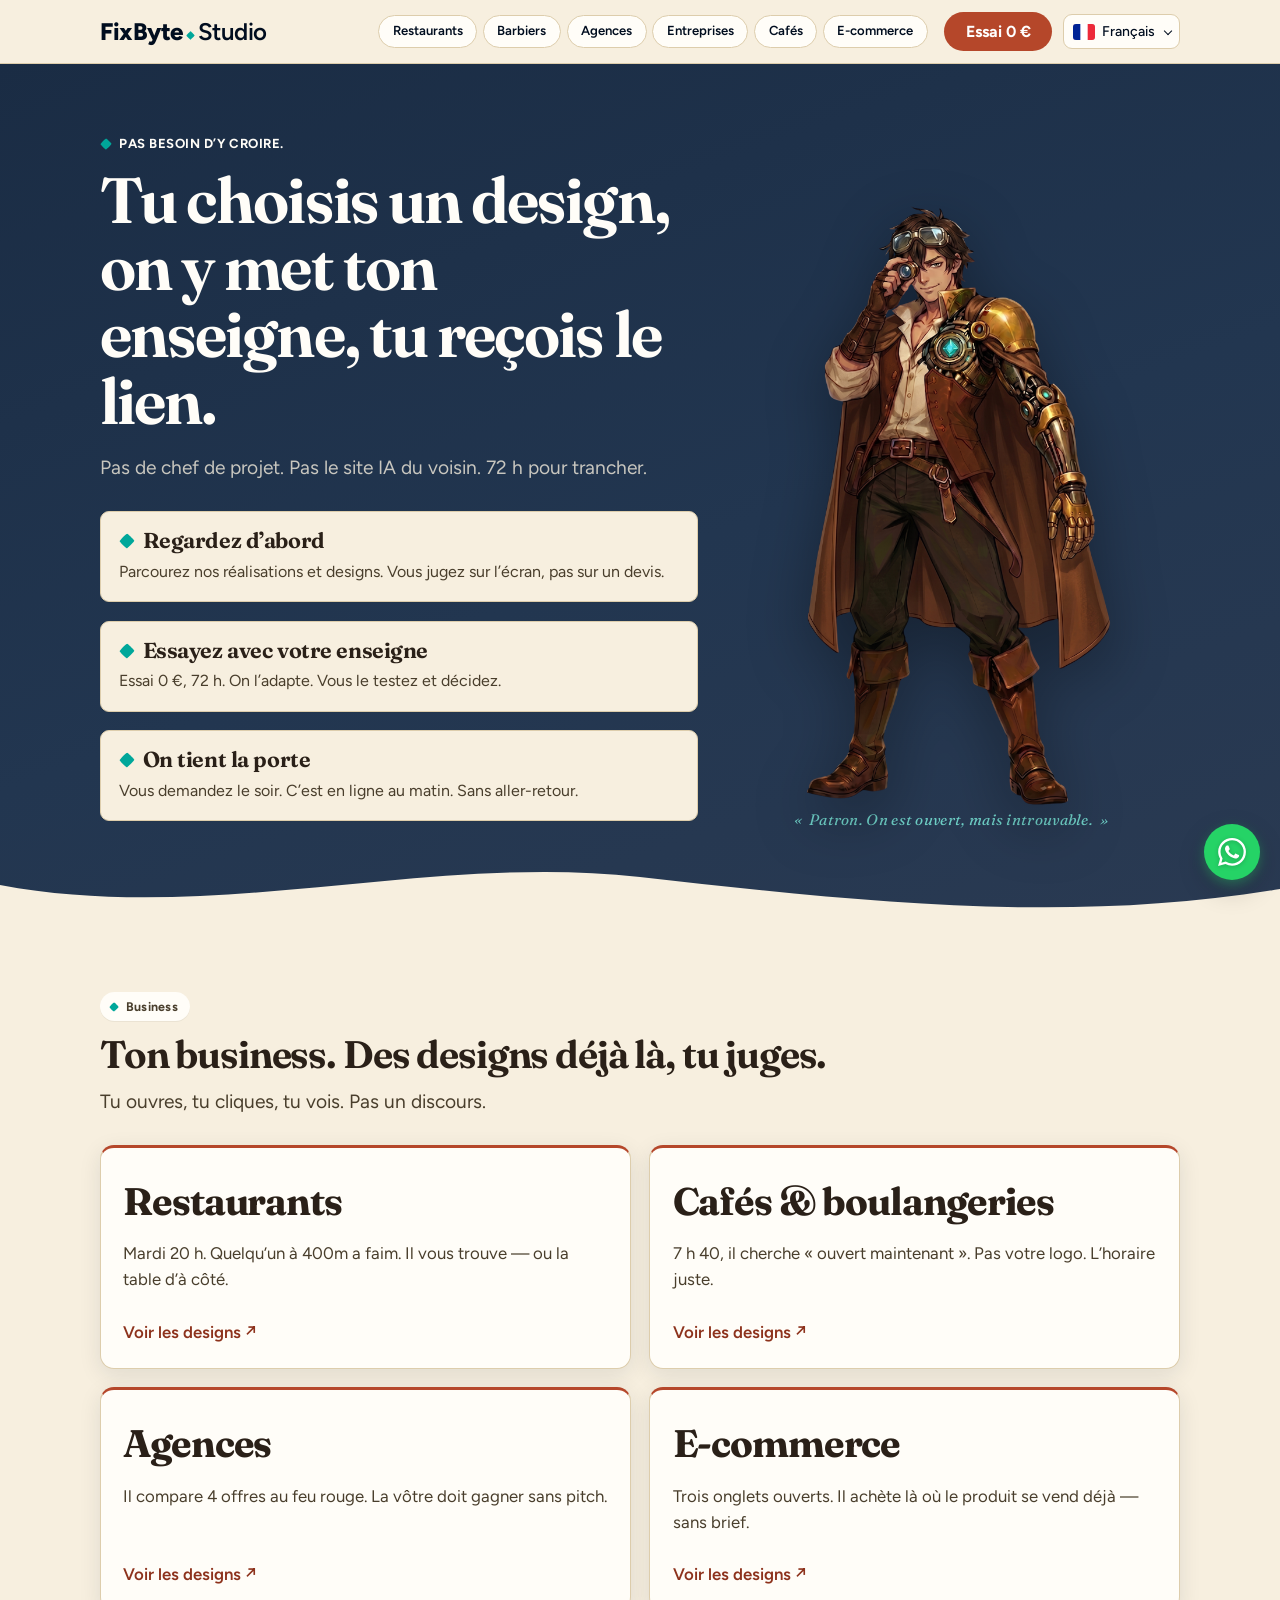
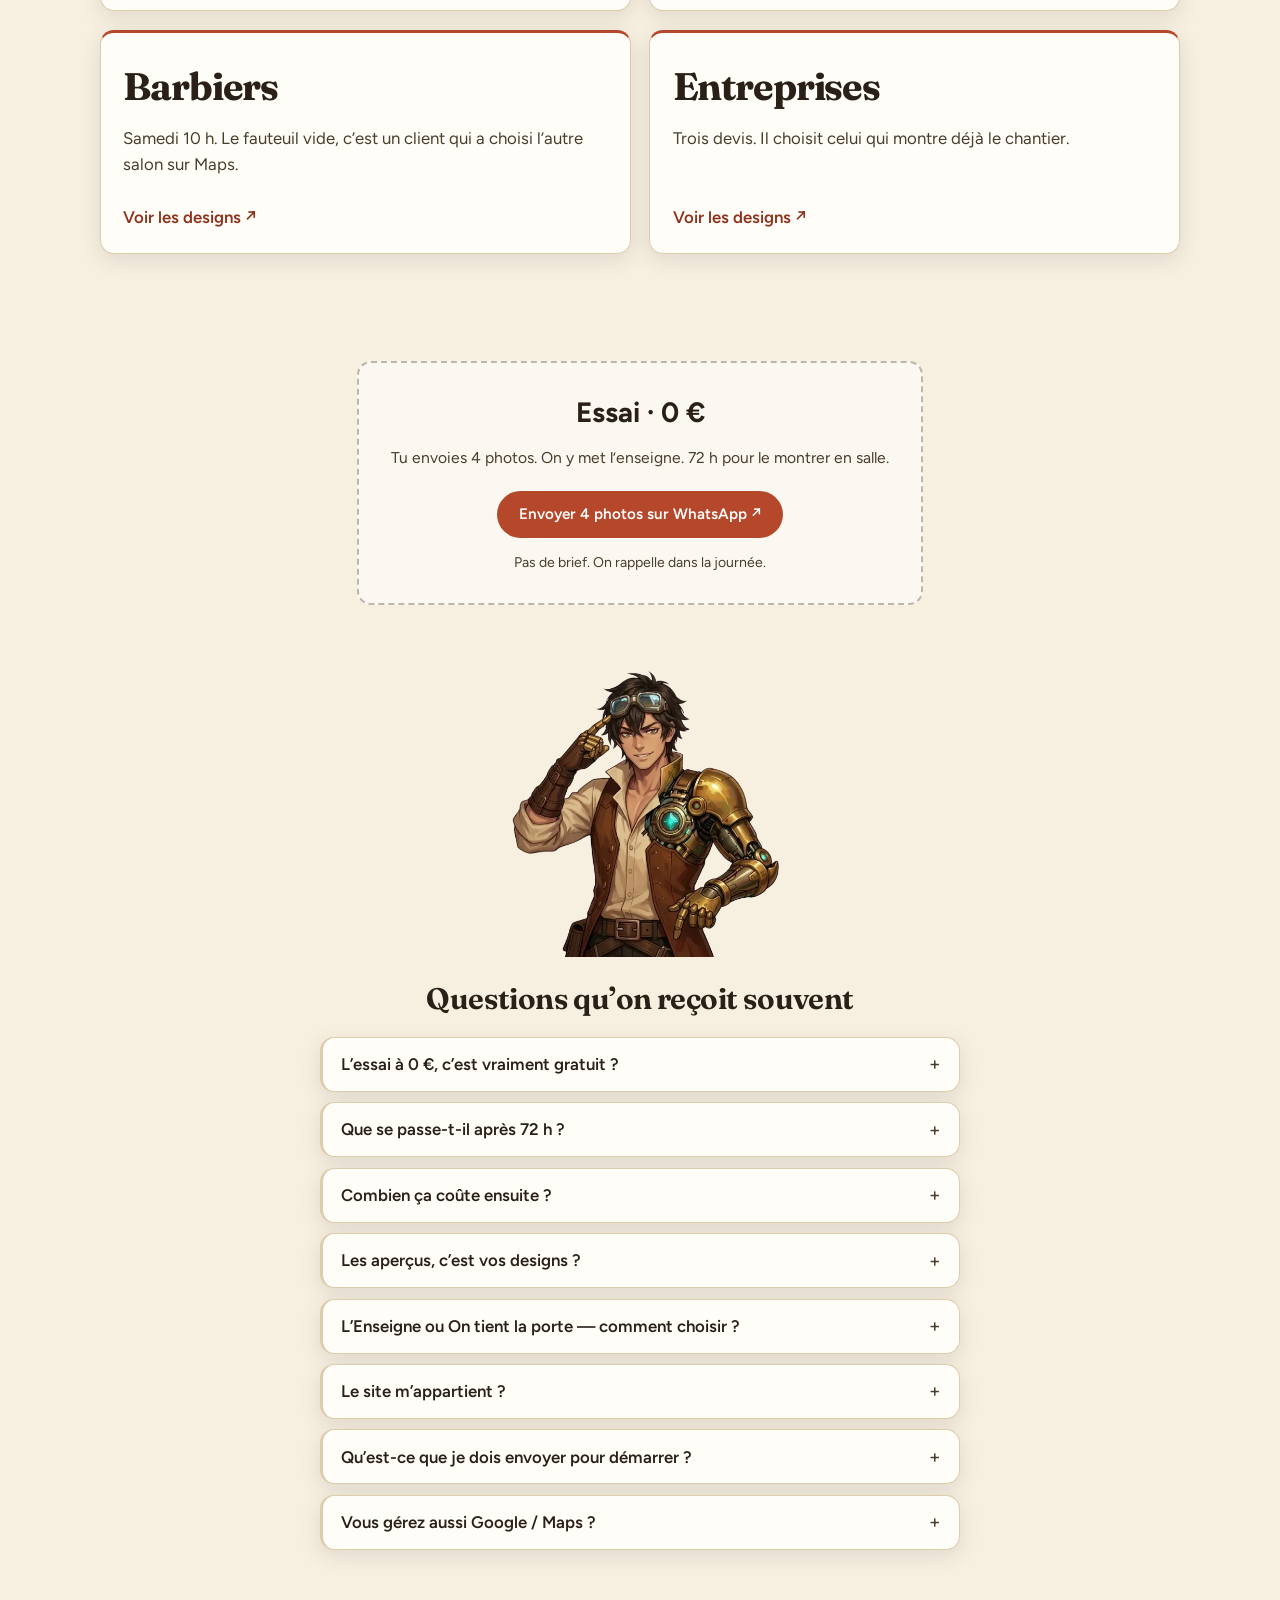
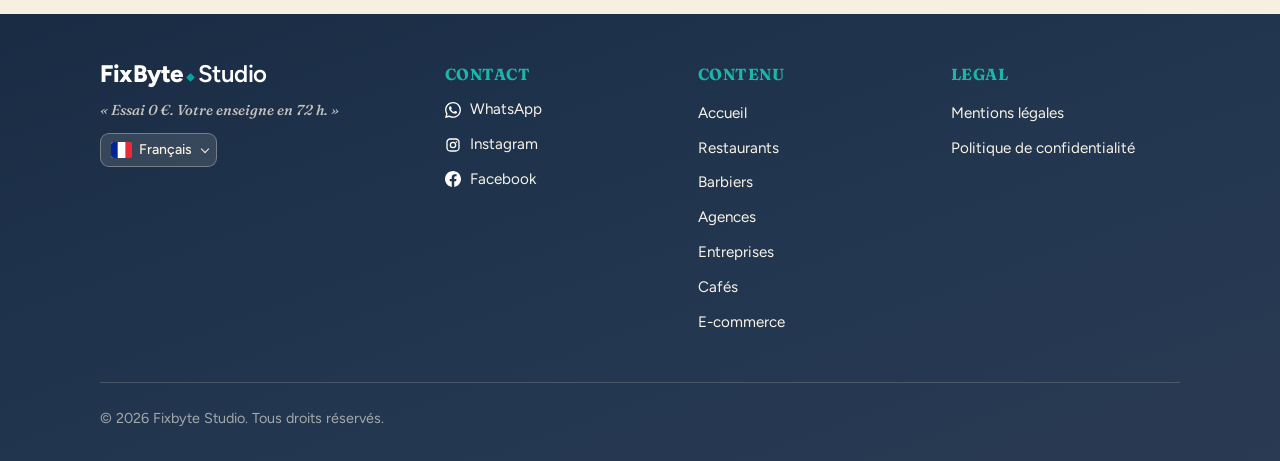
==== commit 417237c3: "feat: tag French source with translation keys Every user-visible string carries data-i18n="key", or " ====
--- a/index.html
+++ b/index.html
@@ -3,8 +3,8 @@
   <head>
     <meta charset="utf-8" />
     <meta name="viewport" content="width=device-width, initial-scale=1" />
-    <title>Fixbyte — Designs</title>
-    <meta
+    <title data-i18n="index.meta.title">Fixbyte — Designs</title>
+    <meta data-i18n-attr="content:index.meta.description"
       name="description"
       content="Vitrines pour restaurants, agences, entreprises, barbiers, cafés, boulangeries et e-commerce. Essai 0 € : votre nom sur le design. Parcourez les designs Fixbyte."
     />
@@ -13,8 +13,8 @@
     <meta property="og:type" content="website" />
     <meta property="og:locale" content="fr_FR" />
     <meta property="og:site_name" content="Fixbyte" />
-    <meta property="og:title" content="Fixbyte — Designs" />
-    <meta
+    <meta data-i18n-attr="content:index.meta.title" property="og:title" content="Fixbyte — Designs" />
+    <meta data-i18n-attr="content:index.meta.description"
       property="og:description"
       content="Vitrines pour restaurants, agences, entreprises, barbiers, cafés, boulangeries et e-commerce. Essai 0 € : votre nom sur le design. Parcourez les designs Fixbyte."
     />
@@ -26,13 +26,13 @@
     <meta property="og:image:width" content="1424" />
     <meta property="og:image:height" content="752" />
     <meta property="og:image:type" content="image/jpeg" />
-    <meta
+    <meta data-i18n-attr="content:index.meta.og_image_alt"
       property="og:image:alt"
       content="Fixbyte Studio — designs web pour restaurants, agences et commerces"
     />
     <meta name="twitter:card" content="summary_large_image" />
-    <meta name="twitter:title" content="Fixbyte — Designs" />
-    <meta
+    <meta data-i18n-attr="content:index.meta.title" name="twitter:title" content="Fixbyte — Designs" />
+    <meta data-i18n-attr="content:index.meta.description"
       name="twitter:description"
       content="Vitrines pour restaurants, agences, entreprises, barbiers, cafés, boulangeries et e-commerce. Essai 0 € : votre nom sur le design. Parcourez les designs Fixbyte."
     />
@@ -150,7 +150,14 @@
       }
     </script>
   </head>
-  <body data-header-sep="10" data-copyright="Fixbyte Studio">
+  <body data-header-sep="10" data-copyright="Fixbyte Studio"
+      data-i18n-wa-label="Écrire sur WhatsApp"
+      data-i18n-wa-tip="Écrivez-nous sur WhatsApp"
+      data-i18n-grid-empty="Aucun projet pour le moment."
+      data-i18n-grid-error="Impossible de charger les projets pour le moment."
+      data-i18n-card-fallback="Ouvrir le design"
+      data-i18n-attr="data-i18n-wa-label:ui.wa_label;data-i18n-wa-tip:ui.wa_tip;data-i18n-grid-empty:ui.grid_empty;data-i18n-grid-error:ui.grid_error;data-i18n-card-fallback:ui.card_fallback"
+    >
     <div id="site-header" data-partial="header"></div>
 
     <main>
@@ -158,7 +165,7 @@
         <div class="wrap">
           <div class="hero-grid">
             <figure class="hero-mascot">
-              <img
+              <img data-i18n-attr="alt:index.hero_mascot.img_alt"
                 src="assets/bytie.png"
                 alt="Bytie, mascotte Fixbyte"
                 width="553"
@@ -166,7 +173,7 @@
                 loading="eager"
                 decoding="async"
               />
-              <blockquote class="hero-mascot__quote">
+              <blockquote data-i18n="index.hero_mascot_quote.blockquote" class="hero-mascot__quote">
                 Patron. On est ouvert, mais introuvable.
               </blockquote>
             </figure>
@@ -181,17 +188,17 @@
                   height="10"
                   aria-hidden="true"
                 />
-                <span>Pas besoin d’y croire.</span>
-              </p>
-              <h1>
+                <span data-i18n="index.hero_badge.span">Pas besoin d’y croire.</span>
+              </p>
+              <h1 data-i18n="index.hero_copy.h1">
                 Tu choisis un design, on y met ton enseigne, tu reçois le lien.
               </h1>
-              <p class="lead">
+              <p data-i18n="index.lead.p" class="lead">
                 Pas de chef de projet. Pas le site IA du voisin. 72&nbsp;h pour
                 trancher.
               </p>
 
-              <div class="hero-pitch" aria-label="Pourquoi Fixbyte">
+              <div data-i18n-attr="aria-label:index.hero_pitch.div_aria_label" class="hero-pitch" aria-label="Pourquoi Fixbyte">
                 <article class="hero-pitch__item">
                   <h2 class="hero-pitch__title">
                     <img
@@ -202,9 +209,9 @@
                       height="16"
                       aria-hidden="true"
                     />
-                    <span>Regardez d’abord</span>
+                    <span data-i18n="index.hero_pitch_title.span">Regardez d’abord</span>
                   </h2>
-                  <p>
+                  <p data-i18n="index.hero_pitch_item.p">
                     Parcourez nos réalisations et designs. Vous jugez sur
                     l’écran, pas sur un devis.
                   </p>
@@ -219,9 +226,9 @@
                       height="16"
                       aria-hidden="true"
                     />
-                    <span>Essayez avec votre enseigne</span>
+                    <span data-i18n="index.hero_pitch_title.span_2">Essayez avec votre enseigne</span>
                   </h2>
-                  <p>
+                  <p data-i18n="index.hero_pitch_item.p_2">
                     Essai 0&nbsp;€, 72&nbsp;h. On l’adapte. Vous le testez et
                     décidez.
                   </p>
@@ -236,9 +243,9 @@
                       height="16"
                       aria-hidden="true"
                     />
-                    <span>On tient la porte</span>
+                    <span data-i18n="index.hero_pitch_title.span_3">On tient la porte</span>
                   </h2>
-                  <p>
+                  <p data-i18n="index.hero_pitch_item.p_3">
                     Vous demandez le soir. C’est en ligne au matin. Sans
                     aller-retour.
                   </p>
@@ -271,55 +278,55 @@
               height="10"
               aria-hidden="true"
             />
-            <span>Business</span>
+            <span data-i18n="index.hero_badge.span_2">Business</span>
           </p>
-          <h2 id="hub-title">Ton business. Des designs déjà là, tu juges.</h2>
-          <p class="lead">Tu ouvres, tu cliques, tu vois. Pas un discours.</p>
+          <h2 data-i18n="index.hub_title.h2" id="hub-title">Ton business. Des designs déjà là, tu juges.</h2>
+          <p data-i18n="index.lead.p_2" class="lead">Tu ouvres, tu cliques, tu vois. Pas un discours.</p>
           <div class="hub-grid">
             <a class="hub-card" href="restaurant.html">
-              <h3>Restaurants</h3>
-              <p>
+              <h3 data-i18n="index.hub_card.h3">Restaurants</h3>
+              <p data-i18n="index.hub_card.p">
                 Mardi 20&nbsp;h. Quelqu’un à 400m a faim. Il vous trouve —
                 ou la table d’à côté.
               </p>
-              <span class="hub-card__cta">Voir les designs ↗</span>
+              <span data-i18n="index.hub_card_cta.span" class="hub-card__cta">Voir les designs ↗</span>
             </a>
             <a class="hub-card" href="cafes.html">
-              <h3>Cafés &amp; boulangeries</h3>
-              <p>
+              <h3 data-i18n="index.hub_card.h3_2">Cafés &amp; boulangeries</h3>
+              <p data-i18n="index.hub_card.p_2">
                 7&nbsp;h&nbsp;40, il cherche «&nbsp;ouvert maintenant&nbsp;».
                 Pas votre logo. L’horaire juste.
               </p>
-              <span class="hub-card__cta">Voir les designs ↗</span>
+              <span data-i18n="index.hub_card_cta.span_2" class="hub-card__cta">Voir les designs ↗</span>
             </a>
             <a class="hub-card" href="agences.html">
-              <h3>Agences</h3>
-              <p>
+              <h3 data-i18n="index.hub_card.h3_3">Agences</h3>
+              <p data-i18n="index.hub_card.p_3">
                 Il compare 4 offres au feu rouge. La vôtre doit gagner sans
                 pitch.
               </p>
-              <span class="hub-card__cta">Voir les designs ↗</span>
+              <span data-i18n="index.hub_card_cta.span_3" class="hub-card__cta">Voir les designs ↗</span>
             </a>
             <a class="hub-card" href="ecommerce.html">
-              <h3>E-commerce</h3>
-              <p>
+              <h3 data-i18n="index.hub_card.h3_4">E-commerce</h3>
+              <p data-i18n="index.hub_card.p_4">
                 Trois onglets ouverts. Il achète là où le produit se vend déjà —
                 sans brief.
               </p>
-              <span class="hub-card__cta">Voir les designs ↗</span>
+              <span data-i18n="index.hub_card_cta.span_4" class="hub-card__cta">Voir les designs ↗</span>
             </a>
             <a class="hub-card" href="barbiers.html">
-              <h3>Barbiers</h3>
-              <p>
+              <h3 data-i18n="index.hub_card.h3_5">Barbiers</h3>
+              <p data-i18n="index.hub_card.p_5">
                 Samedi 10&nbsp;h. Le fauteuil vide, c’est un client qui a choisi
                 l’autre salon sur Maps.
               </p>
-              <span class="hub-card__cta">Voir les designs ↗</span>
+              <span data-i18n="index.hub_card_cta.span_5" class="hub-card__cta">Voir les designs ↗</span>
             </a>
             <a class="hub-card" href="entreprises.html">
-              <h3>Entreprises</h3>
-              <p>Trois devis. Il choisit celui qui montre déjà le chantier.</p>
-              <span class="hub-card__cta">Voir les designs ↗</span>
+              <h3 data-i18n="index.hub_card.h3_6">Entreprises</h3>
+              <p data-i18n="index.hub_card.p_6">Trois devis. Il choisit celui qui montre déjà le chantier.</p>
+              <span data-i18n="index.hub_card_cta.span_6" class="hub-card__cta">Voir les designs ↗</span>
             </a>
           </div>
         </div>
@@ -327,19 +334,19 @@
 
       <section class="wrap cta-block-section">
         <div class="cta-block" aria-labelledby="cta-title">
-          <h2 id="cta-title">Essai · 0&nbsp;€</h2>
-          <p>
+          <h2 data-i18n="index.cta_title.h2" id="cta-title">Essai · 0&nbsp;€</h2>
+          <p data-i18n="index.cta_block.p">
             Tu envoies 4 photos. On y met l’enseigne. 72&nbsp;h pour le montrer
             en salle.
           </p>
-          <a
+          <a data-i18n="index.cta_block_btn.a" data-i18n-attr="href:index.cta_block_btn.a_href"
             class="cta-block__btn"
             href="https://wa.me/32493622901?text=Bonjour%2C%20je%20voudrais%20l%27Essai%20Fixbyte.%20Nom%20%3A%20%5B%20%5D.%20Commune%20%3A%20%5B%20%5D.%20Business%20%3A%20%5B%20%5D.%20Design%20choisi%20%3A%20%5Blien%5D."
             target="_blank"
             rel="noopener noreferrer"
             >Envoyer 4 photos sur WhatsApp ↗</a
           >
-          <p class="cta-block__hint">
+          <p data-i18n="index.cta_block_hint.p" class="cta-block__hint">
             Pas de brief. On rappelle dans la journée.
           </p>
         </div>
@@ -348,7 +355,7 @@
       <section class="faq wrap" aria-labelledby="faq-title" id="faq">
         <div class="faq-grid">
           <figure class="faq-mascot">
-            <img
+            <img data-i18n-attr="alt:index.faq_mascot.img_alt"
               src="assets/bytie-faq.webp"
               alt="Bytie, mascotte Fixbyte, doigt à la tempe"
               width="554"
@@ -358,13 +365,13 @@
             />
           </figure>
           <div class="faq-body">
-            <h2 id="faq-title">Questions qu’on reçoit souvent</h2>
+            <h2 data-i18n="index.faq_title.h2" id="faq-title">Questions qu’on reçoit souvent</h2>
             <div class="faq-list">
               <details>
-                <summary>
+                <summary data-i18n="index.faq_list.summary">
                   L’essai à 0&nbsp;€, c’est vraiment gratuit&nbsp;?
                 </summary>
-                <p>
+                <p data-i18n="index.faq_list.p">
                   Oui. Clone du design choisi avec votre nom, URL live
                   72&nbsp;h, via WhatsApp (4 photos). Pas de carte, pas de
                   piège. Ce n’est pas un site définitif — juste de quoi juger en
@@ -372,15 +379,15 @@
                 </p>
               </details>
               <details>
-                <summary>Que se passe-t-il après 72&nbsp;h&nbsp;?</summary>
-                <p>
+                <summary data-i18n="index.faq_list.summary_2">Que se passe-t-il après 72&nbsp;h&nbsp;?</summary>
+                <p data-i18n="index.faq_list.p_2">
                   L’aperçu expire. Vous choisissez&nbsp;: on s’arrête, ou on
                   passe à une offre payante. Aucun débit automatique.
                 </p>
               </details>
               <details>
-                <summary>Combien ça coûte ensuite&nbsp;?</summary>
-                <p>
+                <summary data-i18n="index.faq_list.summary_3">Combien ça coûte ensuite&nbsp;?</summary>
+                <p data-i18n="index.faq_list.p_3">
                   Deux chemins&nbsp;: <strong>L’Enseigne</strong> —
                   1&nbsp;990&nbsp;€&nbsp;HT une fois ·
                   <strong>On tient la porte</strong> — 199&nbsp;€&nbsp;HT / mois
@@ -389,44 +396,44 @@
                 </p>
               </details>
               <details>
-                <summary>Les aperçus, c’est vos designs&nbsp;?</summary>
-                <p>
+                <summary data-i18n="index.faq_list.summary_4">Les aperçus, c’est vos designs&nbsp;?</summary>
+                <p data-i18n="index.faq_list.p_4">
                   La majorité oui. Vous jugez sur l’aperçu. Une fois choisi, on
                   le refait à votre enseigne — dans certains cas ce n’est pas le
                   fichier d’origine que l’on livre.
                 </p>
               </details>
               <details>
-                <summary>
+                <summary data-i18n="index.faq_list.summary_5">
                   L’Enseigne ou On tient la porte — comment choisir&nbsp;?
                 </summary>
-                <p>
+                <p data-i18n="index.faq_list.p_5">
                   L’Enseigne&nbsp;: la porte en ligne en ~2 semaines, vous gérez
                   ensuite. On tient la porte (recommandé)&nbsp;: le même site +
                   photo WhatsApp → mise à jour le soir + posts Google.
                 </p>
               </details>
               <details>
-                <summary>Le site m’appartient&nbsp;?</summary>
-                <p>
+                <summary data-i18n="index.faq_list.summary_6">Le site m’appartient&nbsp;?</summary>
+                <p data-i18n="index.faq_list.p_6">
                   Oui — à la livraison de L’Enseigne, ou après 12 mois de On
                   tient la porte. Hébergement seul possible ensuite&nbsp;:
                   29&nbsp;€&nbsp;HT / mois.
                 </p>
               </details>
               <details>
-                <summary>
+                <summary data-i18n="index.faq_list.summary_7">
                   Qu’est-ce que je dois envoyer pour démarrer&nbsp;?
                 </summary>
-                <p>
+                <p data-i18n="index.faq_list.p_7">
                   Essai&nbsp;: 4 photos + nom + commune + lien du design sur
                   WhatsApp. Offre payante&nbsp;: textes, photos, accès&nbsp;; un
                   tour de retours inclus avec L’Enseigne.
                 </p>
               </details>
               <details>
-                <summary>Vous gérez aussi Google / Maps&nbsp;?</summary>
-                <p>
+                <summary data-i18n="index.faq_list.summary_8">Vous gérez aussi Google / Maps&nbsp;?</summary>
+                <p data-i18n="index.faq_list.p_8">
                   Fiche Google Business avec L’Enseigne&nbsp;; posts et avis
                   avec On tient la porte. «&nbsp;Le créneau vide&nbsp;» (+
                   290&nbsp;€&nbsp;HT / mois) seulement après 8 semaines, si vous
--- a/css/style.css
+++ b/css/style.css
@@ -203,6 +203,37 @@
   background: var(--charcoal);
   border-color: var(--charcoal);
   color: var(--white);
+}
+
+.site-header__cta {
+  display: inline-flex;
+  align-items: center;
+  flex: 0 0 auto;
+  padding: 0.62rem 1.35rem;
+  border-radius: 999px;
+  background: var(--accent);
+  color: #fff;
+  font-family: var(--font-sans);
+  font-size: 1rem;
+  font-weight: 700;
+  line-height: 1.2;
+  text-decoration: none;
+  white-space: nowrap;
+  transition: background 0.15s ease;
+}
+
+.site-header__cta:hover,
+.site-header__cta:focus-visible {
+  background: var(--accent-deep);
+  color: #fff;
+}
+
+.header-actions {
+  display: flex;
+  align-items: center;
+  flex: 0 0 auto;
+  gap: 0.65rem;
+  margin-left: auto;
 }
 
 .lang-switcher {
@@ -1435,6 +1466,18 @@
   font-size: 0.92rem;
 }
 
+.pricing-own {
+  margin: 0.7rem 0 0;
+  max-width: 46rem;
+  color: var(--ink-soft);
+  font-size: 1.02rem;
+}
+
+.pricing-own strong {
+  color: var(--ink);
+  font-weight: 700;
+}
+
 .site-footer {
   background: var(--grad-charcoal);
   color: color-mix(in srgb, var(--parchment) 88%, white);
@@ -1747,11 +1790,18 @@
 }
 
 @media (max-width: 640px) {
+  .site-header .wrap {
+    width: min(var(--maxw), calc(100% - 1.5rem));
+  }
+
   .header-inner {
-    flex-direction: row;
-    flex-wrap: wrap;
-    align-items: center;
+    justify-content: flex-start;
+    gap: 0.45rem;
     padding: 0.85rem 0;
+  }
+
+  .header-inner .brand-wordmark {
+    font-size: 1.22rem;
   }
 
   .site-nav {
@@ -1772,8 +1822,12 @@
     display: none;
   }
 
-  .header-inner > .lang-switcher {
-    margin-left: auto;
+  .site-header__cta {
+    padding-inline: 0.7rem;
+  }
+
+  .header-actions {
+    gap: 0.45rem;
   }
 
   .hero {
